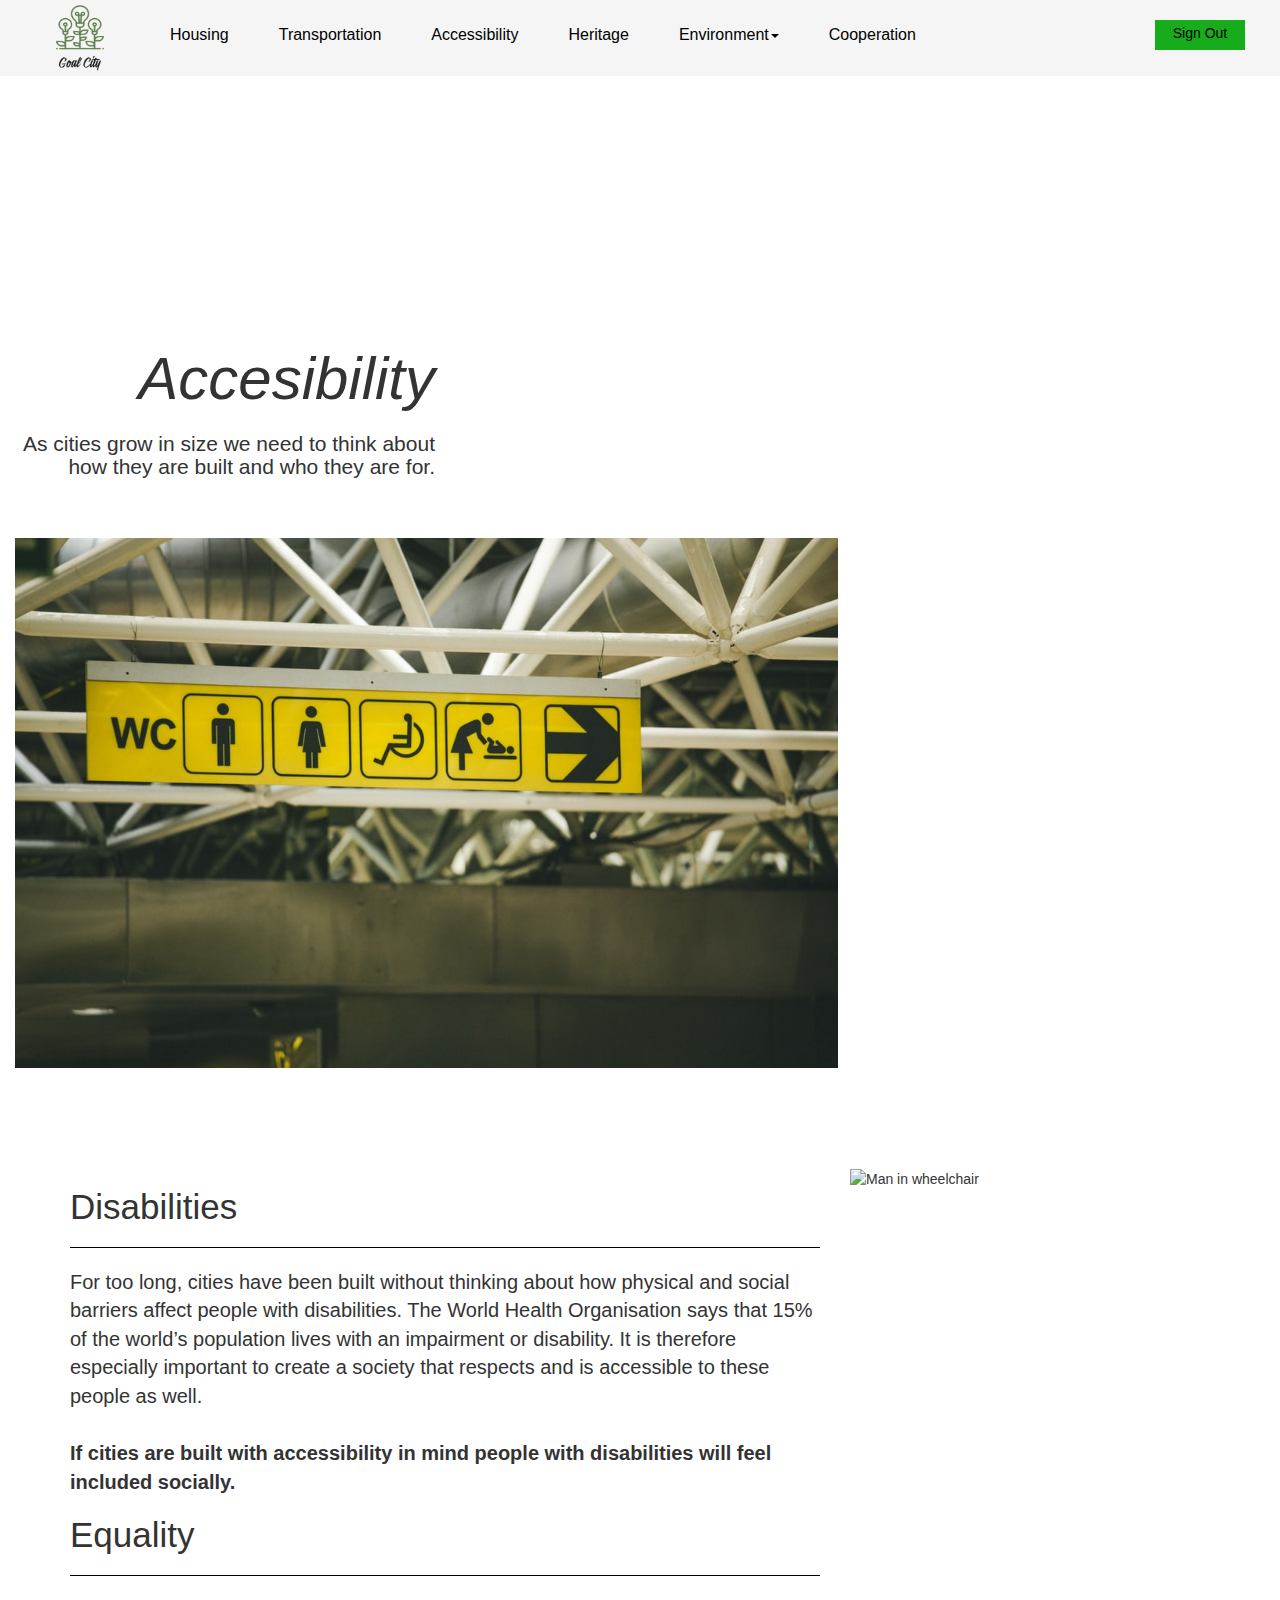
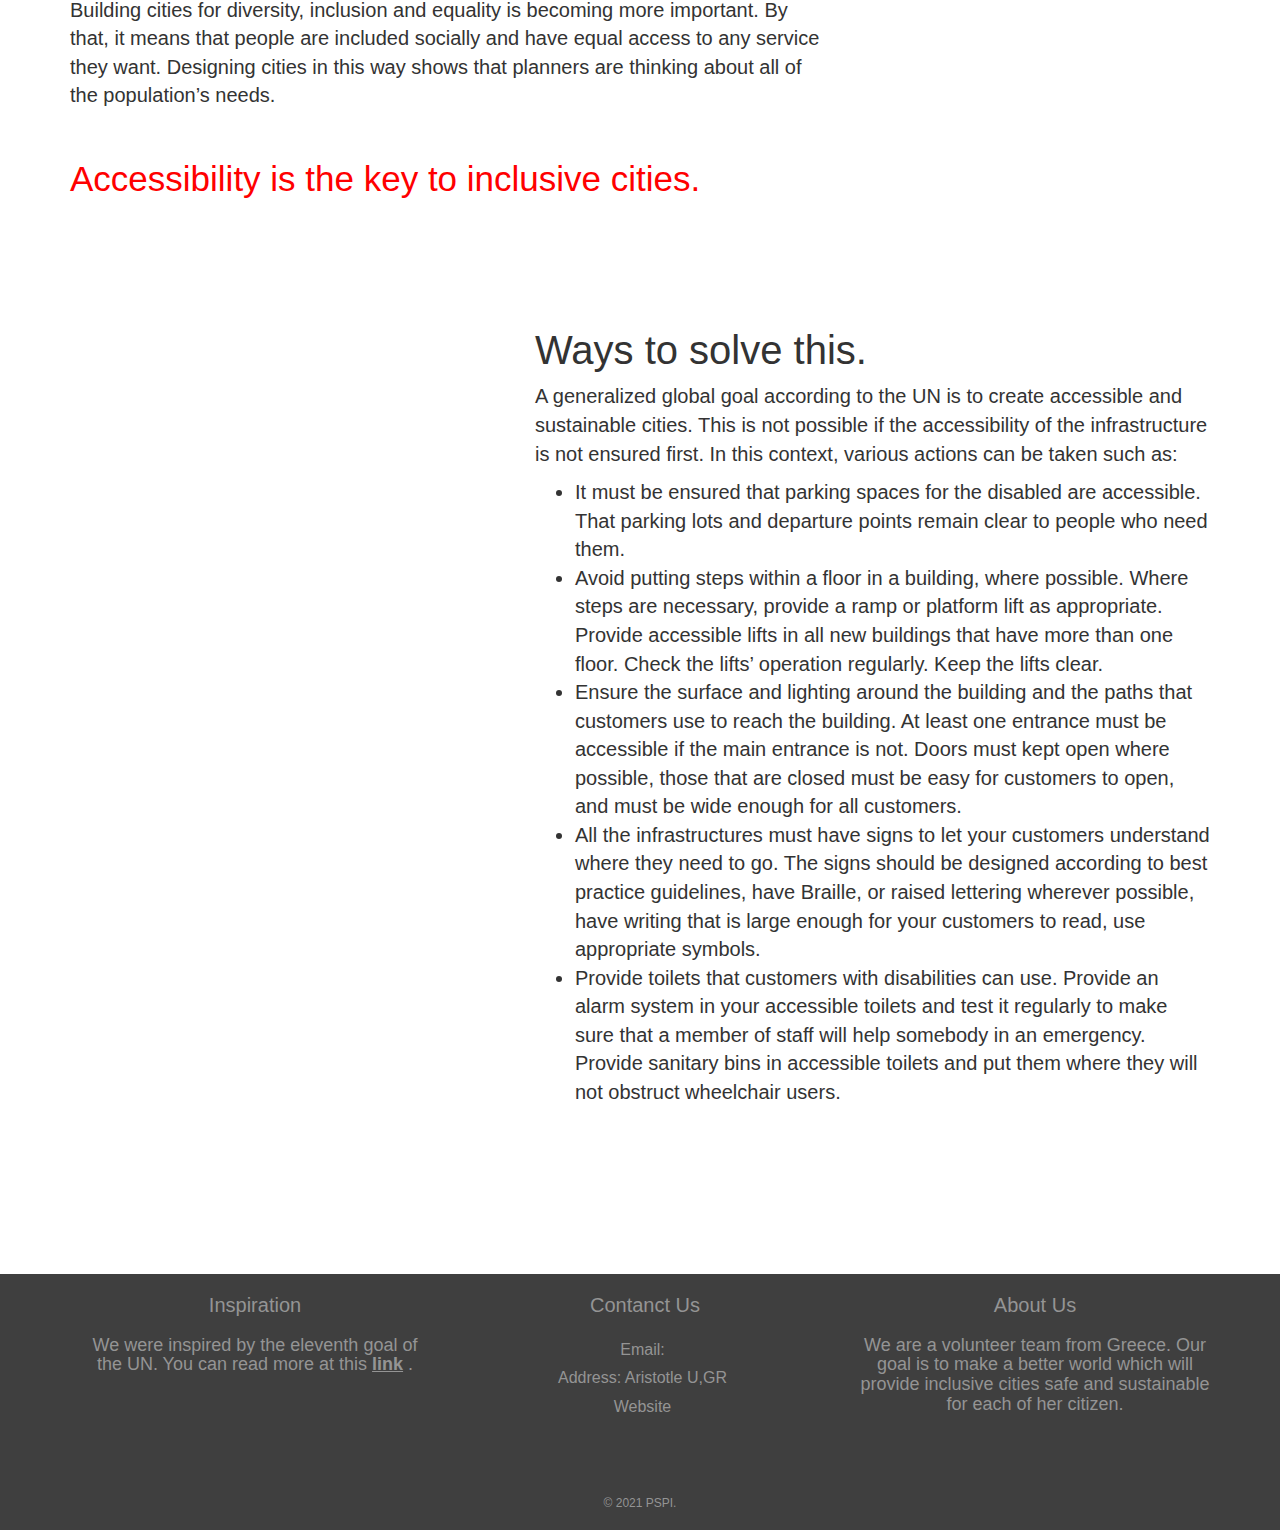
==== accessibility.html @ aa8b3212 "EVA 20/04 : slideshow, footer links and shape, alt tag." ====
<!DOCTYPE html>
<html>

<head>
  <meta charset="UTF-8">
  <!--Right openning from other devices-->
  <meta name="viewport" content="width=device-width, initial-scale=1.0">
  <title>Accessibility | Goal City</title>
  <link rel="stylesheet" href="https://maxcdn.bootstrapcdn.com/bootstrap/3.4.1/css/bootstrap.min.css">
  <link rel="stylesheet" href="main.css">
  <link rel="stylesheet" href="accessibility.css">
  <script src="https://ajax.googleapis.com/ajax/libs/jquery/3.5.1/jquery.min.js"></script>
  <script src="https://maxcdn.bootstrapcdn.com/bootstrap/3.4.1/js/bootstrap.min.js"></script>
  <!--Favicon-->
  <link rel="icon" type="image/png" sizes="32x32" href="media/withoutString.png" alt="Logo">
  <!--Social Media Icons-->
  <script src="https://kit.fontawesome.com/9832cc157c.js" crossorigin="anonymous"></script>
</head>

<body>

  <nav class="navbar navbar-inverse">
    <div class="container-fluid cfirst">
      <div class="navbar-header">
        <button type="button" class="navbar-toggle" data-toggle="collapse" data-target="#myNavbar">
          <span class="glyphicon glyphicon-menu-down" aria-hidden="true"></span>
        </button>
        <div class="logo">
          <a href="insidepage.html"><img src="media/logo.png" alt="Logo" height="70px" width="60px"></a>
        </div>
      </div>
      <div class="collapse navbar-collapse" id="myNavbar">
        <ul class="nav navbar-nav">
          <li><a href="housing.html">Housing</a></li>
          <li><a href="transportation.html">Transportation</a></li>
          <li class="active"><a href="accessibility.html">Accessibility</a></li>
          <li><a href="heritage.html">Heritage</a></li>
          <li class="dropdown">
            <a class="dropdown-toggle" data-toggle="dropdown" href="environment.html">Environment<span
                class="caret"></span></a>
            <ul class="dropdown-menu">
              <li><a href="environment.html">Nature effects</a></li>
              <li><a href="environment.html">Economical effects</a></li>
            </ul>
          </li>
          <li><a href="cooperation.html">Cooperation</a></li>
        </ul>
        <ul class="nav navbar-nav navbar-right">
          <li class="signin">
            <h2><a href="index.html">Sign Out</a></h2>
          </li>
        </ul>
      </div>
    </div>
  </nav>

  <div class="container-fluid">
    <div class="row no-gutters">
      <div class="image-text col-sm-3 col-lg-4">
        <h1>Accesibility</h1>
        <h2>As cities grow in size we need to think about how they are built and who they are for.</h2>
      </div>
      <div class="image-border col-sm-9 col-lg-8">
        <img src="media/photo-1417551471850-924c48abad50.jpg" alt="Service signals"></img>
      </div>
    </div>
  </div>

  <div class="container">
    <div class="row">
      <div class="first-text-border col-md-8">
        <h1>Disabilities</h1>
        <hr>
        <p>For too long, cities have been built
          without thinking about how physical and social barriers affect people with disabilities.
          The World Health Organisation says that 15% of the world’s population lives with an impairment or disability.
          It is therefore especially important to create a society that respects and is accessible to these people as
          well. <br><br>
          <b>If cities are built with accessibility in mind people with disabilities will feel included socially.</b>
        </p>
        <h1>Equality</h1>
        <hr>
        <p>Building cities for diversity, inclusion and equality is becoming more important.
          By that, it means that people are included socially and have equal access to any service they want.
          Designing cities in this way shows that planners are thinking about all of the population’s needs.
        </p>
        <h2> Accessibility is the key to inclusive cities.</h2>
      </div>
      <div class="image1 col-md-4">
        <img src="media/de-an-sun-4CK1awW58eY-unsplash.jpg" alt="Man in wheelchair" style="width:400px"></img>
      </div>
    </div>
  </div>
  <div class="container">
    <div class="row no-gutters">
      <div class="slideshow-container col-md-4">
        <!-- Full-width images with number and caption text -->
        <div class="mySlides fade">
          <img src="media/slideshow1.jpg" alt="Εscalators" style="width:400px">
        </div>

        <div class="mySlides fade">
          <img src="media/slideshow2.jpg" alt="Narrow ramp" style="width:400px">
        </div>

        <div class="mySlides fade">
          <img src="media/slideshow3.jpg" alt="Elevator" style="width:400px">
        </div>
      </div>
      <div class="second-text-border col-md-8">
        <h1>Ways to solve this.</h1>
        <p>A generalized global goal according to the UN is to create accessible and sustainable cities. This is not
          possible if the accessibility of the infrastructure is not ensured first. In this context, various actions can
          be taken such as:
        <ul>
          <li>It must be ensured that parking spaces for the disabled are accessible.
            That parking lots and departure points remain clear to people who need them. </li>
          <li>Avoid putting steps within a floor in a building, where possible.
            Where steps are necessary, provide a ramp or platform lift as appropriate.
            Provide accessible lifts in all new buildings that have more than one floor.
            Check the lifts’ operation regularly. Keep the lifts clear.</li>
          <li>Ensure the surface and lighting around the building and the paths that customers
            use to reach the building. At least one entrance must be accessible if the main entrance is not.
            Doors must kept open where possible, those that are closed must be easy for customers to open,
            and must be wide enough for all customers.</li>
          <li>All the infrastructures must have signs to let your customers understand where they need to go.
            The signs should be designed according to best practice guidelines, have Braille,
            or raised lettering wherever possible, have writing that is large enough for your customers to read, use
            appropriate symbols.</li>
          <li>Provide toilets that customers with disabilities can use.
            Provide an alarm system in your accessible toilets and test it regularly to make sure
            that a member of staff will help somebody in an emergency. Provide sanitary bins in accessible
            toilets and put them where they will not obstruct wheelchair users.</li>
        </ul>
        </p>
        <br><br>
      </div>
    </div>
  </div>
  <script>
    var slideIndex = 0;
    showSlides();

    function showSlides() {
      var i;
      var slides = document.getElementsByClassName("mySlides");
      for (i = 0; i < slides.length; i++) {
        slides[i].style.display = "none";
      }
      slideIndex++;
      if (slideIndex > slides.length) { slideIndex = 1 }
      slides[slideIndex - 1].style.display = "block";
      setTimeout(showSlides, 4000); // Change image every 2 seconds
    }
  </script>

  <!--Footer-->
  <section id="footer">
    <div class="container">
      <div class="row text-center text-xs-center text-sm-left text-md-left">
        <div class="col-xs-12 col-sm-4 col-md-4">
          <h4>Inspiration</h4>
          <h1>We were inspired by the eleventh goal of the UN. You can read more at this
            <a href="https://unric.org/en/sdg-11/#top" target="_blank"><u><b>link</b></u></a> .
          </h1>
        </div>
        <div class="col-xs-12 col-sm-4 col-md-4">
          <h4>Contanct Us</h4>
          <ul class="list-unstyled quick-links">
            <li><a href="contact.html"><i class="fas fa-envelope"></i>Email:</a></li>
            <li><a href="https://www.csd.auth.gr/en/" target="_blank"><i class="fas fa-map-marker-alt"></i>Address: Aristotle U,GR</a></li>
            <li><a href="index.html"><i class="fab fa-google"></i>Website</a></li>
          </ul>
        </div>
        <div class="col-xs-12 col-sm-4 col-md-4">
          <h4>About Us</h4>
          <h1>We are a volunteer team from Greece. Our goal is to make a better world which will
            provide inclusive cities safe and sustainable for each of her citizen.
          </h1>
        </div>
      </div>
      <div class="row">
        <div class="col-xs-12 col-sm-12 col-md-12 mt-2 mt-sm-5">
          <ul class="list-unstyled list-inline social text-center">
            <li class="list-inline-item"><a href="javascript:void();"><i class="fa fa-facebook"></i></a></li>
            <li class="list-inline-item"><a href="javascript:void();"><i class="fa fa-instagram"></i></a></li>
          </ul>
        </div>
        </hr>
      </div>
      <div class="row">
        <div class="col-xs-12 col-sm-12 col-md-12 mt-2 mt-sm-2 text-center text-white">
          <p class="h6">&copy 2021 PSPI.</p>
        </div>
        </hr>
      </div>
    </div>
  </section>


</body>

</html>
---- main.css ----
body,html{
    background-color: white;
    margin: 0;
    height: 100%;
}
head,body,footer{
    font-family:'Gill Sans', 'Gill Sans MT', Calibri, 'Trebuchet MS', sans-serif;
}
*{
    box-sizing: border-box; /*When we want to calculate in box's size the paddings and margins.*/
}  
.navbar-inverse{
    padding-left: 5px;
    display: contents;
}
.navbar-collapse .navbar-nav> .active > a, 
.navbar-collapse .navbar-nav > .active > a:hover, 
.navbar-collapse .navbar-nav > .active > a:focus {
  background-color: transparent;
}
.cfirst{
    background-color: whitesmoke;
}
.navbar-header{
    position: sticky;
    padding-left: 20px;
    padding-right: 20px;
}
.navbar-header .navbar-toggle .glyphicon {
    background-color: transparent;

}
.navbar-toggle, .glyphicon {
    border: transparent;
    margin-top: 8px;
    color: black;
}
.navbar-toggle, .glyphicon:hover{
    color: white;
}
#myNavbar .navbar-right .signin a{
    position: absolute;
    top: 20px;
    right: 20px;
    font-size: 14px;
    height:200px;
}
#myNavbar .navbar-right .signin a:hover{
    color:white;
}
#myNavbar .navbar-right .signin a:link, a:visited {
    display:block;
    background-color: #16ac1b;
    width: 90px;
    text-align:center;
    padding:6px;
    height: 30px;
    text-decoration:none;
} 
#myNavbar a{
    color: black;
    padding: 25px;
    font-size: medium;
}
#myNavbar a:hover{
    color: gray;
}
#myNavbar .active a:visited {
    color: rgb(143, 143, 143);
}
.logo a{
    margin-left: 10px;
    margin-right: 10px;
    float: left;
    padding: 3px 5px;
}

em{
    font-weight:bolder;
    color: whitesmoke;
    font-style:normal;
}
@import url('https://maxcdn.bootstrapcdn.com/font-awesome/4.7.0/css/font-awesome.min.css');
section {
    padding: 10px 0;
}

section .section-title {
    text-align: center;
    color: #3f3f3f;
    margin-bottom: 50px;
    text-transform: uppercase;
}
#footer {
    background: #3f3f3f !important;
    margin-top: 100px;
}
#footer h4{
	padding-left: 10px;
    margin-bottom: 20px;
    color:#949494;
    font-size: 20px;
}
#footer h1{
	padding-left: 10px;
    margin-bottom: 20px;
    color:#949494;
    font-size: 18px;
}
#footer p{
    color:#949494;
    
}
#footer a {
    color: #949494;
    text-decoration: none !important;
    background-color: transparent;
    -webkit-text-decoration-skip: objects;
}
.list-unstyled{
    font-size: 16px;
}
#footer ul.social li{
	padding: 3px 0;
}
#footer ul.social li a i {
    margin-right: 5px;
	font-size:25px;
	-webkit-transition: .5s all ease;
	-moz-transition: .5s all ease;
	transition: .5s all ease;
}
#footer ul.social li:hover a i {
	font-size:30px;
}
#footer ul.social li a,
#footer ul.quick-links li a{
	color:#949494;
}
#footer ul.social li a:hover{
	color:#eeeeee;
}
#footer ul.quick-links li{
	padding: 3px 0;
	-webkit-transition: .5s all ease;
	-moz-transition: .5s all ease;
	transition: .5s all ease;
}
#footer ul.quick-links li:hover{
	padding: 3px 0;
	margin-left:5px;
	font-weight:700;
}
#footer ul.quick-links li a i{
	margin-right: 5px;
}
#footer ul.quick-links li:hover a i {
    font-weight: 700;
}

@media (max-width:767px){
	#footer h5 {
    padding-left: 0;
    border-left: transparent;
    padding-bottom: 0px;
    margin-bottom: 10px;
}
}
---- accessibility.css ----
.image-text{
    width: 450px;
    margin-top: 250px;
    text-align: right;  
}
/*Title*/
.image-text h1{ 
    font-size: 60px;
    font-style: italic;
}
/*Subtitle*/
.image-text h2{ 
    font-size: 21px;
}
/*Category image*/
.image-border{ 
    padding-top: 50px;
}
.image-border img{
    height:530px;
    width:100%;
}
/*Side picture*/
.image1{
    margin-top: 100px;
}
/*Disabilities,Equality and text below*/
.first-text-border{
    margin-top: 100px;
    font-size: 20px;
}
.first-text-border h1{
    font-size: 35px;
}
.first-text-border h2{
    margin-top: 50px;
    font-size: 35px;
    color: red;
}
/*Ways to solve this.*/
.second-text-border{
    margin-top: 100px;
    font-size: 20px;
    padding-left: 90px;
}
.second-text-border h1{
    font-size: 40px;
}
hr{
    border-top: 1px solid black;
}
.slideshow-container {
    position: relative;
    max-width: 1000px;
    margin-top: 130px;
}
  
  /* Fading animation */
.fade {
    -webkit-animation-name: fade;
    -webkit-animation-duration: 5s;
    animation-name: fade;
    animation-duration: 5s;
}
  
@-webkit-keyframes fade {
    from {opacity: .8}
    to {opacity: 1}
}
  
@keyframes fade {
    from {opacity: .8}
    to {opacity: 1}
}
@media (min-width:992px) and (max-width:1156px){
    .first-text-border{
        width: 50%;
    }
    .second-text-border{
        padding-left: 10%;
    }
}
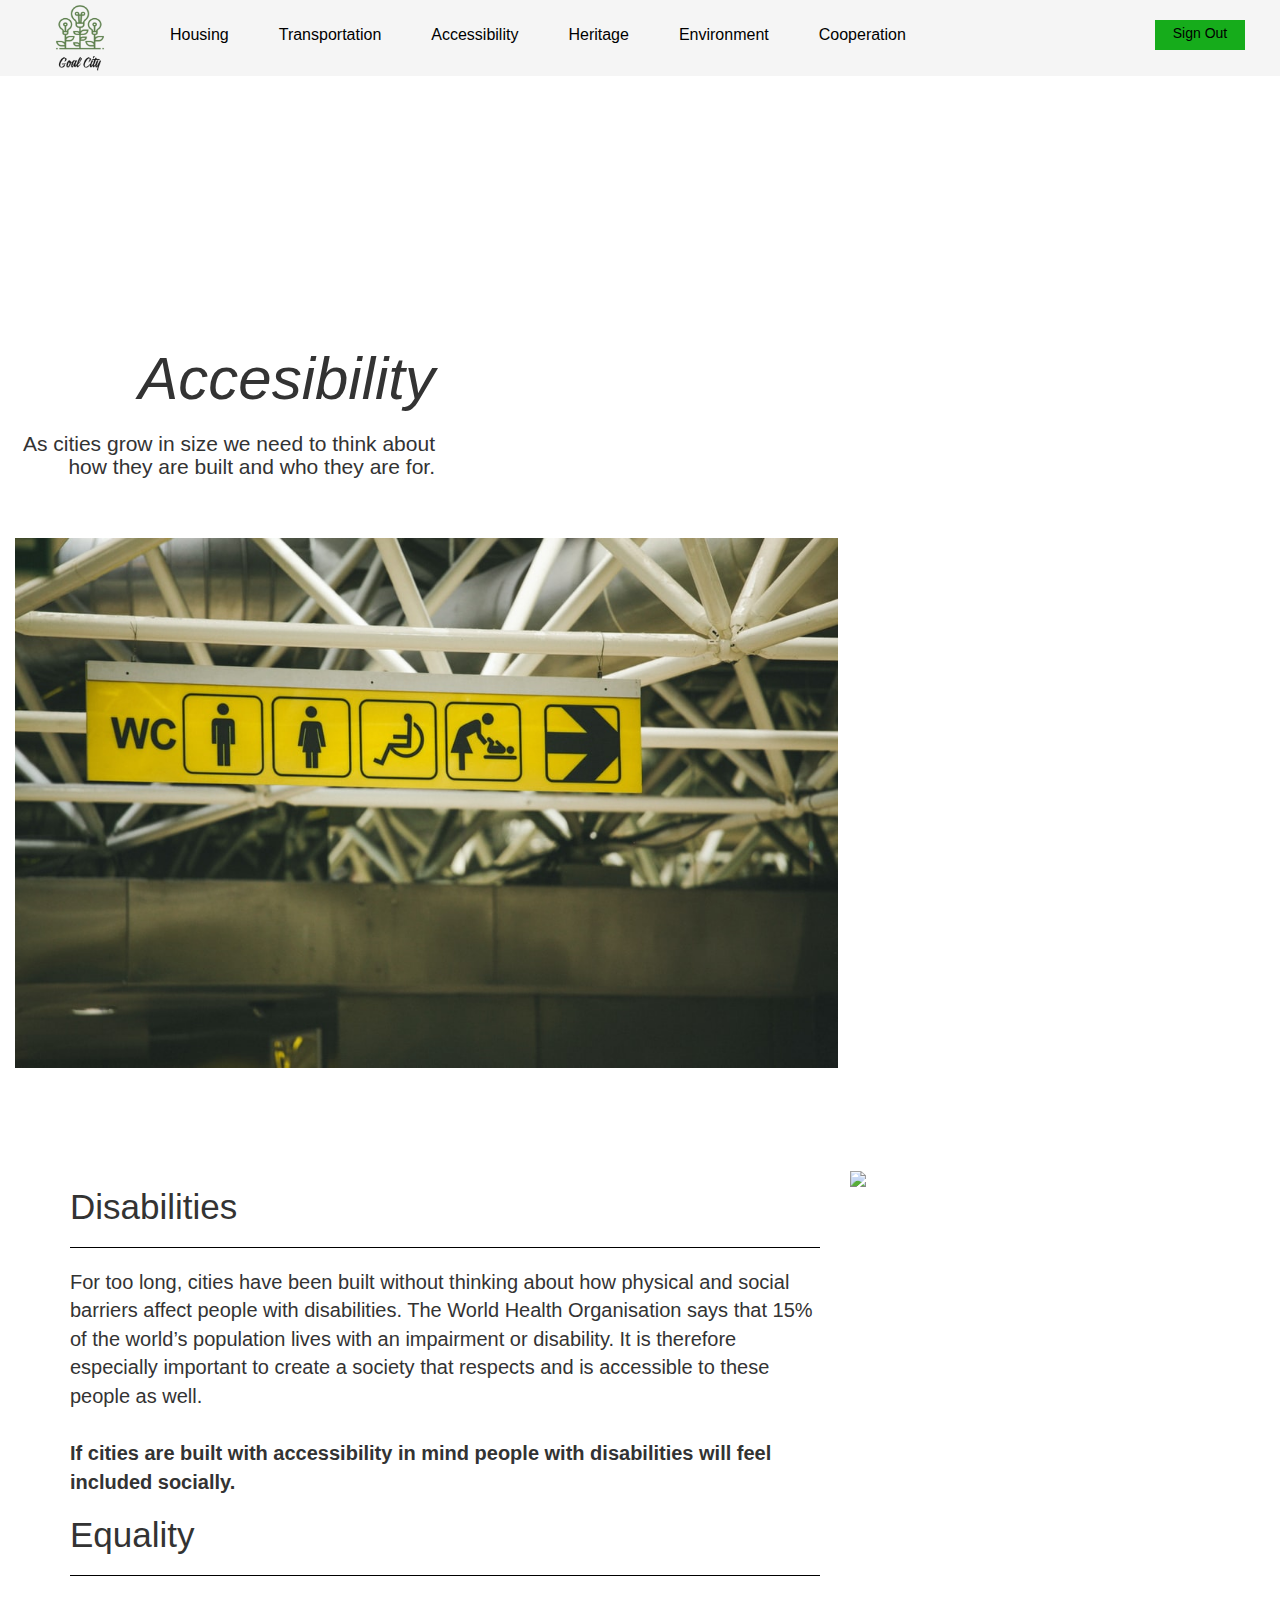
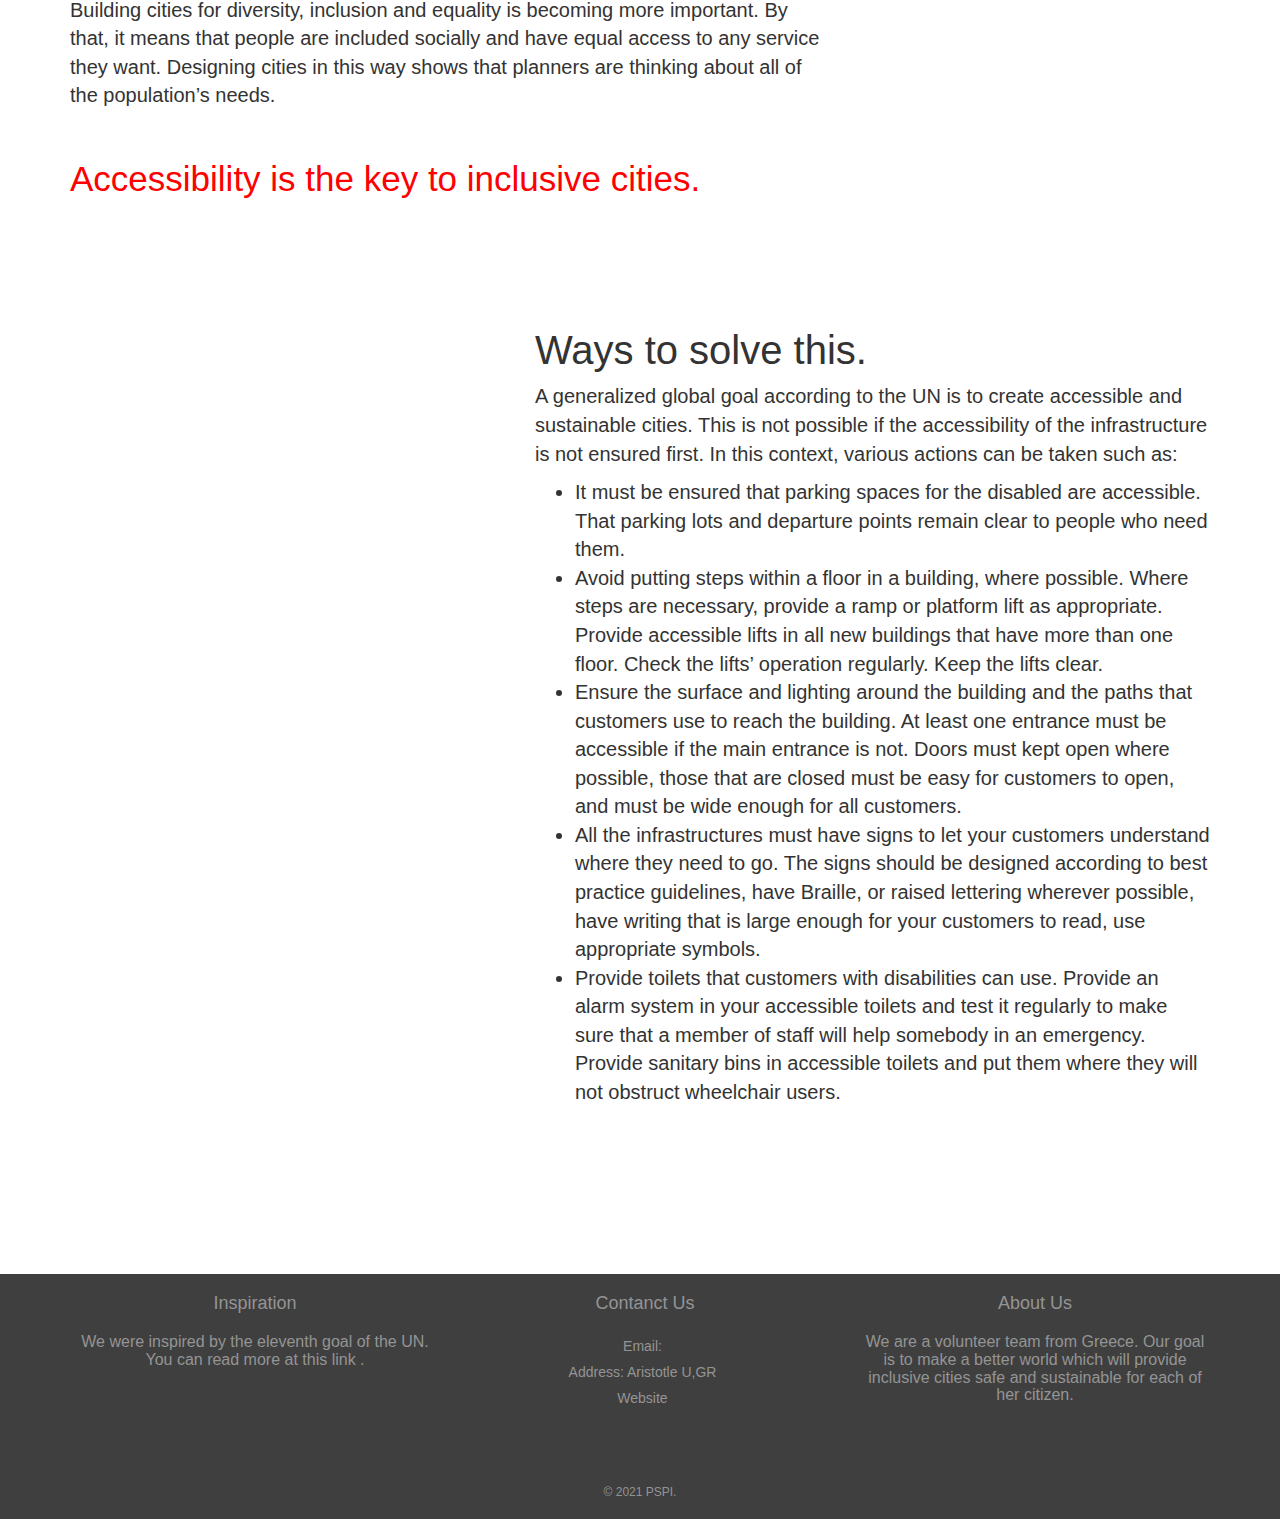
==== commit b4ced518: "nav_signup_validation" ====
--- a/accessibility.html
+++ b/accessibility.html
@@ -12,7 +12,7 @@
   <script src="https://ajax.googleapis.com/ajax/libs/jquery/3.5.1/jquery.min.js"></script>
   <script src="https://maxcdn.bootstrapcdn.com/bootstrap/3.4.1/js/bootstrap.min.js"></script>
   <!--Favicon-->
-  <link rel="icon" type="image/png" sizes="32x32" href="media/withoutString.png" alt="Logo">
+  <link rel="icon" type="image/png" sizes="32x32" href="media/withoutString.png">
   <!--Social Media Icons-->
   <script src="https://kit.fontawesome.com/9832cc157c.js" crossorigin="anonymous"></script>
 </head>
@@ -26,7 +26,7 @@
           <span class="glyphicon glyphicon-menu-down" aria-hidden="true"></span>
         </button>
         <div class="logo">
-          <a href="insidepage.html"><img src="media/logo.png" alt="Logo" height="70px" width="60px"></a>
+          <a href="insidepage.html"><img src="media/logo.png" height="70px" width="60px"></a>
         </div>
       </div>
       <div class="collapse navbar-collapse" id="myNavbar">
@@ -35,15 +35,46 @@
           <li><a href="transportation.html">Transportation</a></li>
           <li class="active"><a href="accessibility.html">Accessibility</a></li>
           <li><a href="heritage.html">Heritage</a></li>
+          <script>
+            $(document).ready(function(){
+              // Add smooth scrolling to all links
+              $("a").on('click', function(event) {
+            
+                // Make sure this.hash has a value before overriding default behavior
+                if (this.hash !== "") {
+                  // Prevent default anchor click behavior
+                  event.preventDefault();
+            
+                  // Store hash
+                  var hash = this.hash;
+            
+                  // Using jQuery's animate() method to add smooth page scroll
+                  // The optional number (800) specifies the number of milliseconds it takes to scroll to the specified area
+                  $('html, body').animate({
+                    scrollTop: $(hash).offset().top
+                  }, 800, function(){
+               
+                    // Add hash (#) to URL when done scrolling (default click behavior)
+                    window.location.hash = hash;
+                  });
+                } // End if
+              });
+            });
+            </script>
           <li class="dropdown">
-            <a class="dropdown-toggle" data-toggle="dropdown" href="environment.html">Environment<span
-                class="caret"></span></a>
-            <ul class="dropdown-menu">
-              <li><a href="environment.html">Nature effects</a></li>
-              <li><a href="environment.html">Economical effects</a></li>
-            </ul>
+            <a href="environment.html">Environment</a>
+            <div class="dropdown-content">
+              <a href="#air_pollution">Air Pollution</a>
+              <a href="#water_pollution">Water Pollution</a>
+            </div>
           </li>
-          <li><a href="cooperation.html">Cooperation</a></li>
+          <li class="dropdown">
+            <a href="cooperation.html">Cooperation</a>
+            <div class="dropdown-content">
+              <a href="#rural_urban">Rural and urban </a>
+              <a href="#developed_developing">Developed and developing countries</a>
+            </div>
+          </li>
         </ul>
         <ul class="nav navbar-nav navbar-right">
           <li class="signin">
@@ -61,7 +92,7 @@
         <h2>As cities grow in size we need to think about how they are built and who they are for.</h2>
       </div>
       <div class="image-border col-sm-9 col-lg-8">
-        <img src="media/photo-1417551471850-924c48abad50.jpg" alt="Service signals"></img>
+        <img src="media/photo-1417551471850-924c48abad50.jpg"></img>
       </div>
     </div>
   </div>
@@ -87,7 +118,7 @@
         <h2> Accessibility is the key to inclusive cities.</h2>
       </div>
       <div class="image1 col-md-4">
-        <img src="media/de-an-sun-4CK1awW58eY-unsplash.jpg" alt="Man in wheelchair" style="width:400px"></img>
+        <img src="media/de-an-sun-4CK1awW58eY-unsplash.jpg" style="width:400px"></img>
       </div>
     </div>
   </div>
@@ -96,15 +127,15 @@
       <div class="slideshow-container col-md-4">
         <!-- Full-width images with number and caption text -->
         <div class="mySlides fade">
-          <img src="media/slideshow1.jpg" alt="Εscalators" style="width:400px">
+          <img src="media/slideshow1.jpg" style="width:400px">
         </div>
 
         <div class="mySlides fade">
-          <img src="media/slideshow2.jpg" alt="Narrow ramp" style="width:400px">
+          <img src="media/slideshow2.jpg" style="width:400px">
         </div>
 
         <div class="mySlides fade">
-          <img src="media/slideshow3.jpg" alt="Elevator" style="width:400px">
+          <img src="media/slideshow3.jpg" style="width:400px">
         </div>
       </div>
       <div class="second-text-border col-md-8">
@@ -161,15 +192,15 @@
         <div class="col-xs-12 col-sm-4 col-md-4">
           <h4>Inspiration</h4>
           <h1>We were inspired by the eleventh goal of the UN. You can read more at this
-            <a href="https://unric.org/en/sdg-11/#top" target="_blank"><u><b>link</b></u></a> .
+            <a href="https://unric.org/en/sdg-11/#top" target="_blank">link</a> .
           </h1>
         </div>
         <div class="col-xs-12 col-sm-4 col-md-4">
           <h4>Contanct Us</h4>
           <ul class="list-unstyled quick-links">
             <li><a href="contact.html"><i class="fas fa-envelope"></i>Email:</a></li>
-            <li><a href="https://www.csd.auth.gr/en/" target="_blank"><i class="fas fa-map-marker-alt"></i>Address: Aristotle U,GR</a></li>
-            <li><a href="index.html"><i class="fab fa-google"></i>Website</a></li>
+            <li><a href="javascript:void();"><i class="fas fa-map-marker-alt"></i>Address: Aristotle U,GR</a></li>
+            <li><a href="#"><i class="fab fa-google"></i>Website</a></li>
           </ul>
         </div>
         <div class="col-xs-12 col-sm-4 col-md-4">
--- a/main.css
+++ b/main.css
@@ -38,6 +38,33 @@
 .navbar-toggle, .glyphicon:hover{
     color: white;
 }
+
+.dropdown{
+    position: relative;
+    display: inline;
+}
+.dropdown-content {
+    display: none;
+    position: absolute;
+    background-color: #f1f1f1;
+    min-width: 160px;
+    box-shadow: 0px 8px 16px 0px rgba(0,0,0,0.2);
+    z-index: 1;
+}
+  
+.dropdown-content a {
+    color: black;
+    padding: 12px 16px;
+    text-decoration: none;
+    display: block;
+}
+  
+.dropdown-content a:hover {background-color: whitesmoke;}
+  
+.dropdown:hover .dropdown-content {display: block;}
+  
+.dropdown:hover .dropbtn {background-color: gray;}
+ 
 #myNavbar .navbar-right .signin a{
     position: absolute;
     top: 20px;
@@ -99,13 +126,12 @@
 	padding-left: 10px;
     margin-bottom: 20px;
     color:#949494;
-    font-size: 20px;
 }
 #footer h1{
 	padding-left: 10px;
     margin-bottom: 20px;
     color:#949494;
-    font-size: 18px;
+    font-size: medium;
 }
 #footer p{
     color:#949494;
@@ -116,9 +142,6 @@
     text-decoration: none !important;
     background-color: transparent;
     -webkit-text-decoration-skip: objects;
-}
-.list-unstyled{
-    font-size: 16px;
 }
 #footer ul.social li{
 	padding: 3px 0;
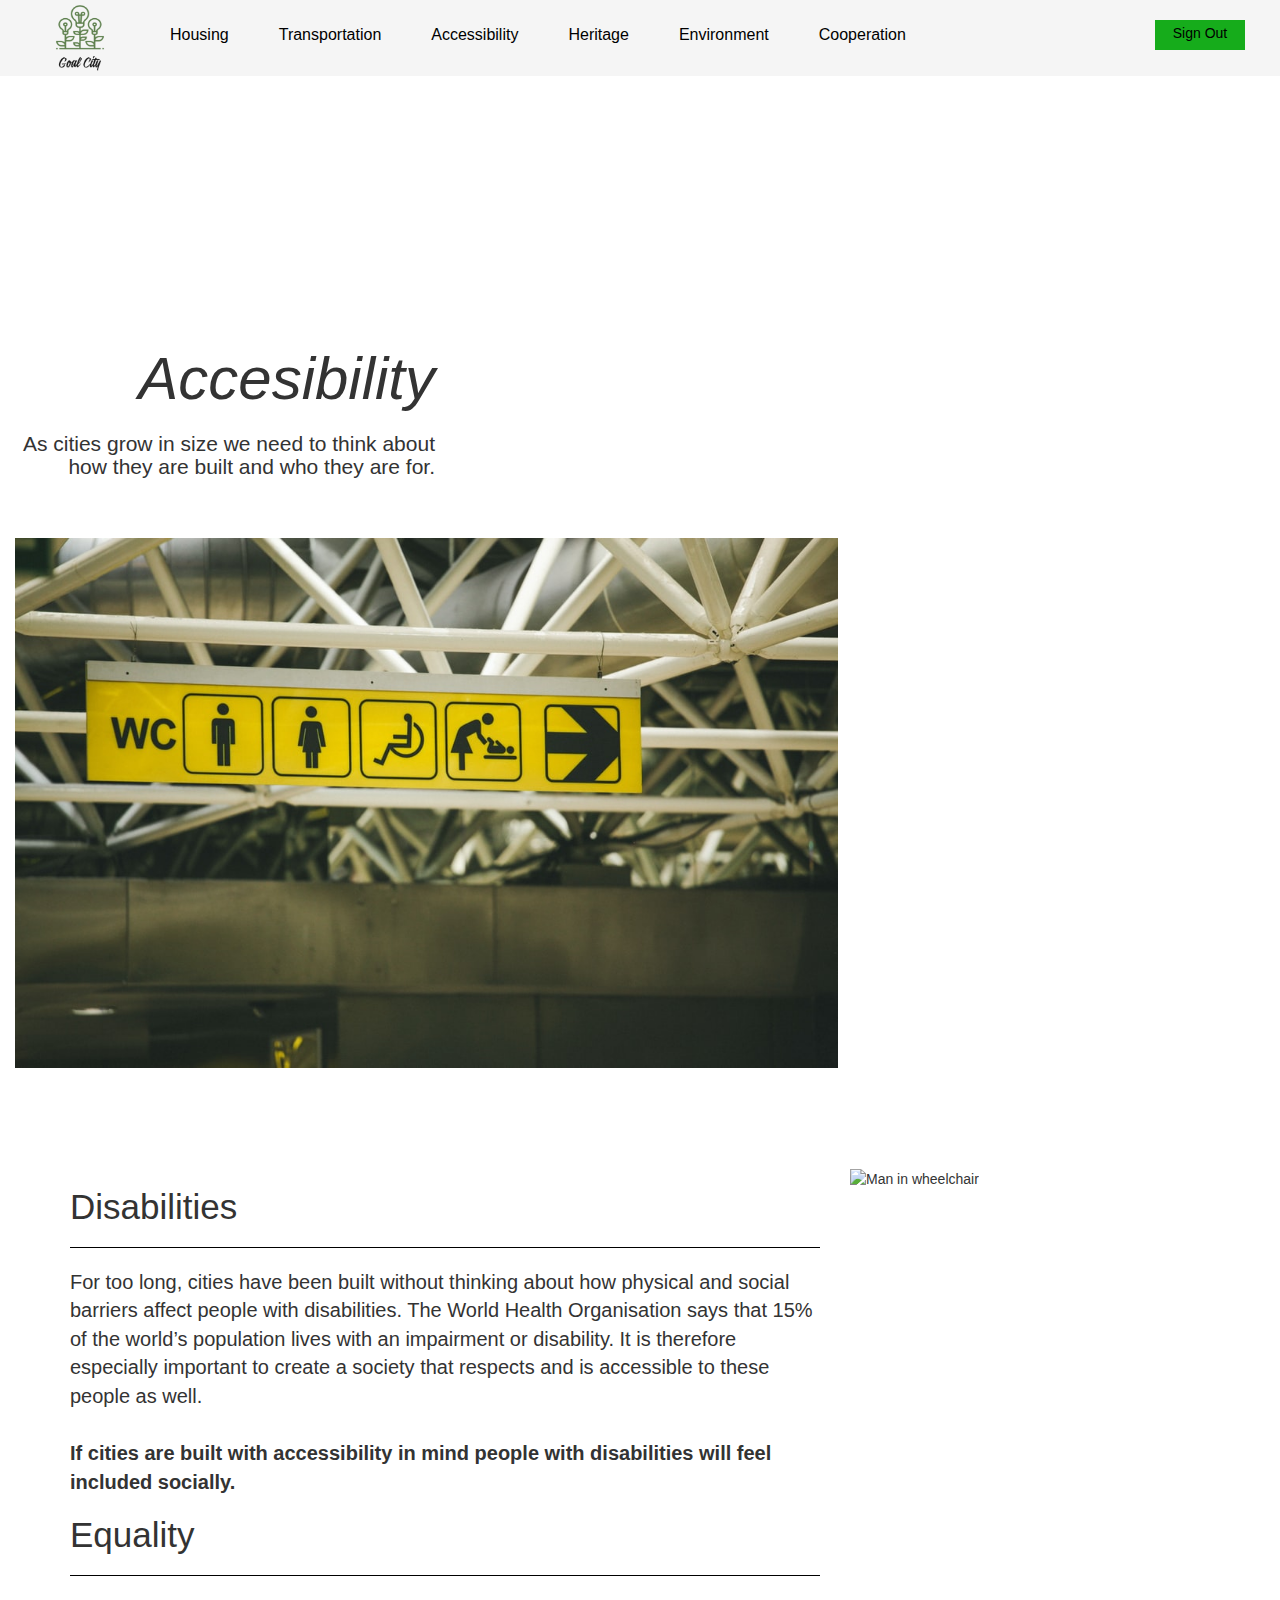
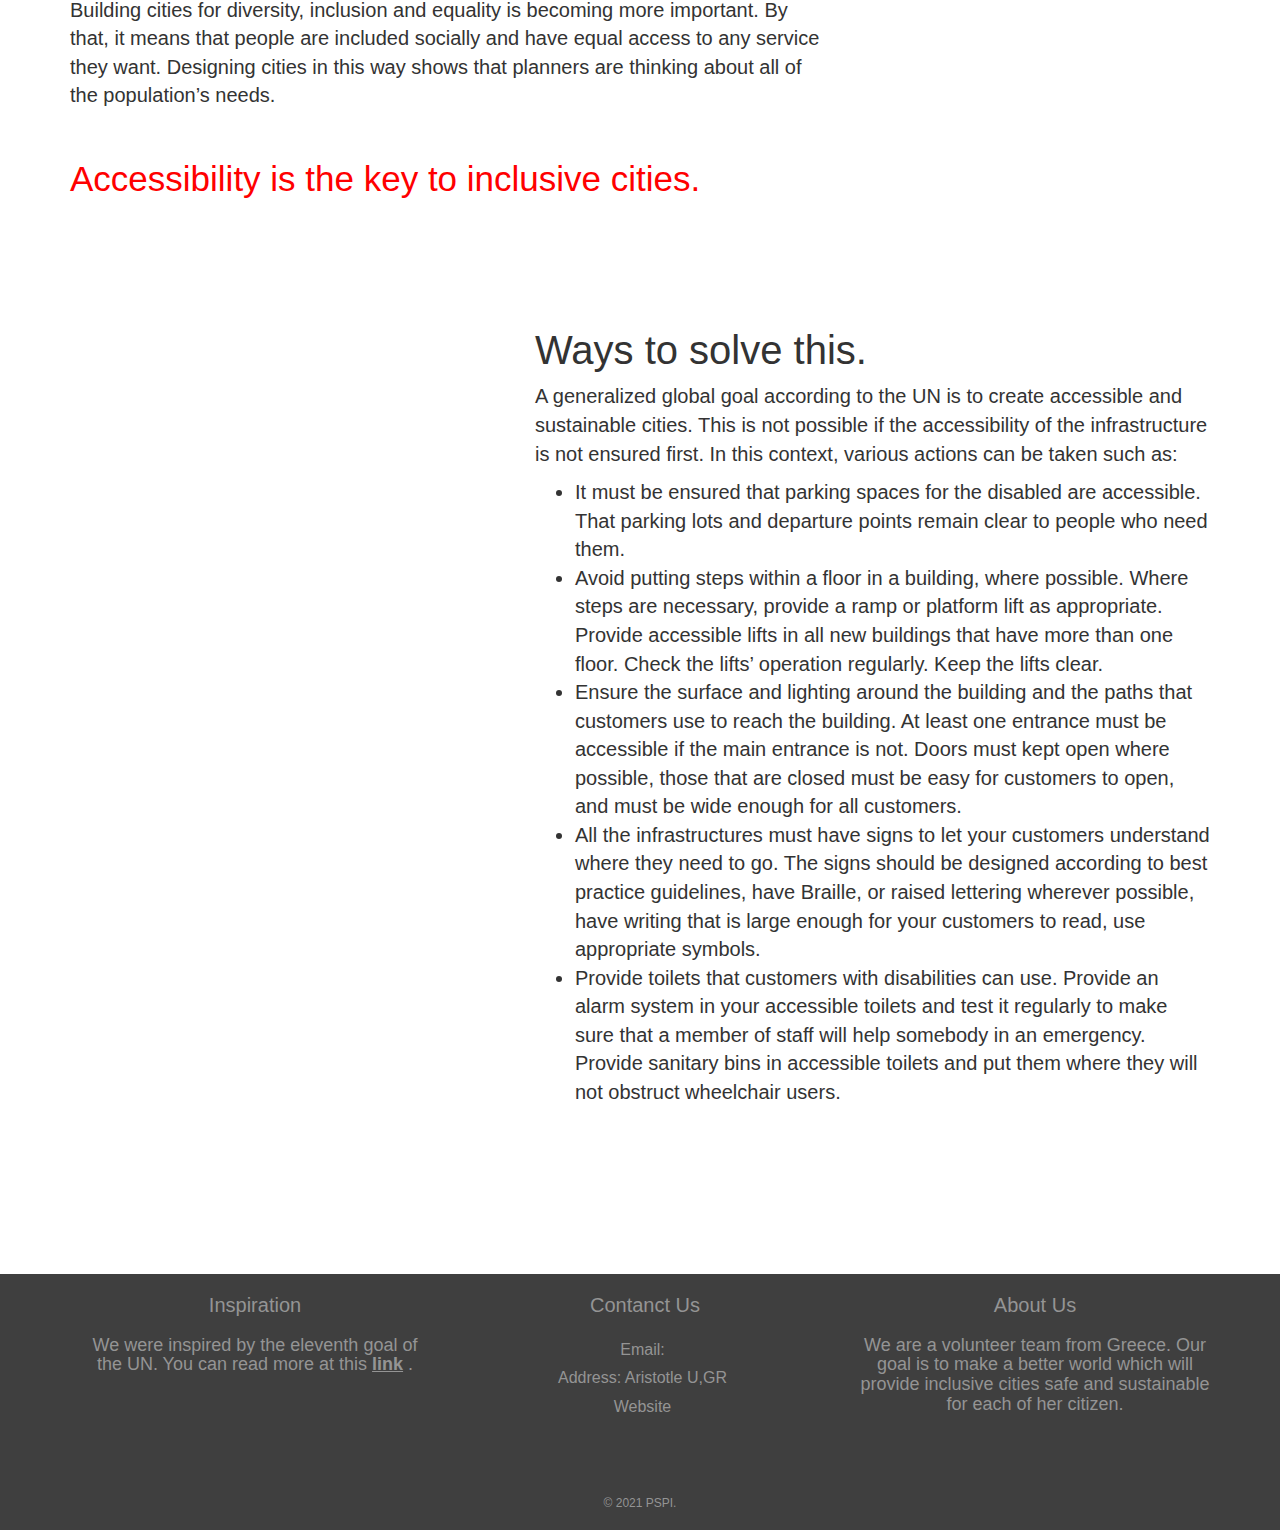
==== commit 32e4d75a: "Merge pull request #1 from katezach/christina" ====
--- a/accessibility.html
+++ b/accessibility.html
@@ -12,7 +12,7 @@
   <script src="https://ajax.googleapis.com/ajax/libs/jquery/3.5.1/jquery.min.js"></script>
   <script src="https://maxcdn.bootstrapcdn.com/bootstrap/3.4.1/js/bootstrap.min.js"></script>
   <!--Favicon-->
-  <link rel="icon" type="image/png" sizes="32x32" href="media/withoutString.png">
+  <link rel="icon" type="image/png" sizes="32x32" href="media/withoutString.png" alt="Logo">
   <!--Social Media Icons-->
   <script src="https://kit.fontawesome.com/9832cc157c.js" crossorigin="anonymous"></script>
 </head>
@@ -26,7 +26,7 @@
           <span class="glyphicon glyphicon-menu-down" aria-hidden="true"></span>
         </button>
         <div class="logo">
-          <a href="insidepage.html"><img src="media/logo.png" height="70px" width="60px"></a>
+          <a href="insidepage.html"><img src="media/logo.png" alt="Logo" height="70px" width="60px"></a>
         </div>
       </div>
       <div class="collapse navbar-collapse" id="myNavbar">
@@ -92,7 +92,7 @@
         <h2>As cities grow in size we need to think about how they are built and who they are for.</h2>
       </div>
       <div class="image-border col-sm-9 col-lg-8">
-        <img src="media/photo-1417551471850-924c48abad50.jpg"></img>
+        <img src="media/photo-1417551471850-924c48abad50.jpg" alt="Service signals"></img>
       </div>
     </div>
   </div>
@@ -118,7 +118,7 @@
         <h2> Accessibility is the key to inclusive cities.</h2>
       </div>
       <div class="image1 col-md-4">
-        <img src="media/de-an-sun-4CK1awW58eY-unsplash.jpg" style="width:400px"></img>
+        <img src="media/de-an-sun-4CK1awW58eY-unsplash.jpg" alt="Man in wheelchair" style="width:400px"></img>
       </div>
     </div>
   </div>
@@ -127,15 +127,15 @@
       <div class="slideshow-container col-md-4">
         <!-- Full-width images with number and caption text -->
         <div class="mySlides fade">
-          <img src="media/slideshow1.jpg" style="width:400px">
+          <img src="media/slideshow1.jpg" alt="Εscalators" style="width:400px">
         </div>
 
         <div class="mySlides fade">
-          <img src="media/slideshow2.jpg" style="width:400px">
+          <img src="media/slideshow2.jpg" alt="Narrow ramp" style="width:400px">
         </div>
 
         <div class="mySlides fade">
-          <img src="media/slideshow3.jpg" style="width:400px">
+          <img src="media/slideshow3.jpg" alt="Elevator" style="width:400px">
         </div>
       </div>
       <div class="second-text-border col-md-8">
@@ -192,15 +192,15 @@
         <div class="col-xs-12 col-sm-4 col-md-4">
           <h4>Inspiration</h4>
           <h1>We were inspired by the eleventh goal of the UN. You can read more at this
-            <a href="https://unric.org/en/sdg-11/#top" target="_blank">link</a> .
+            <a href="https://unric.org/en/sdg-11/#top" target="_blank"><u><b>link</b></u></a> .
           </h1>
         </div>
         <div class="col-xs-12 col-sm-4 col-md-4">
           <h4>Contanct Us</h4>
           <ul class="list-unstyled quick-links">
             <li><a href="contact.html"><i class="fas fa-envelope"></i>Email:</a></li>
-            <li><a href="javascript:void();"><i class="fas fa-map-marker-alt"></i>Address: Aristotle U,GR</a></li>
-            <li><a href="#"><i class="fab fa-google"></i>Website</a></li>
+            <li><a href="https://www.csd.auth.gr/en/" target="_blank"><i class="fas fa-map-marker-alt"></i>Address: Aristotle U,GR</a></li>
+            <li><a href="index.html"><i class="fab fa-google"></i>Website</a></li>
           </ul>
         </div>
         <div class="col-xs-12 col-sm-4 col-md-4">
--- a/main.css
+++ b/main.css
@@ -126,12 +126,13 @@
 	padding-left: 10px;
     margin-bottom: 20px;
     color:#949494;
+    font-size: 20px;
 }
 #footer h1{
 	padding-left: 10px;
     margin-bottom: 20px;
     color:#949494;
-    font-size: medium;
+    font-size: 18px;
 }
 #footer p{
     color:#949494;
@@ -142,6 +143,9 @@
     text-decoration: none !important;
     background-color: transparent;
     -webkit-text-decoration-skip: objects;
+}
+.list-unstyled{
+    font-size: 16px;
 }
 #footer ul.social li{
 	padding: 3px 0;
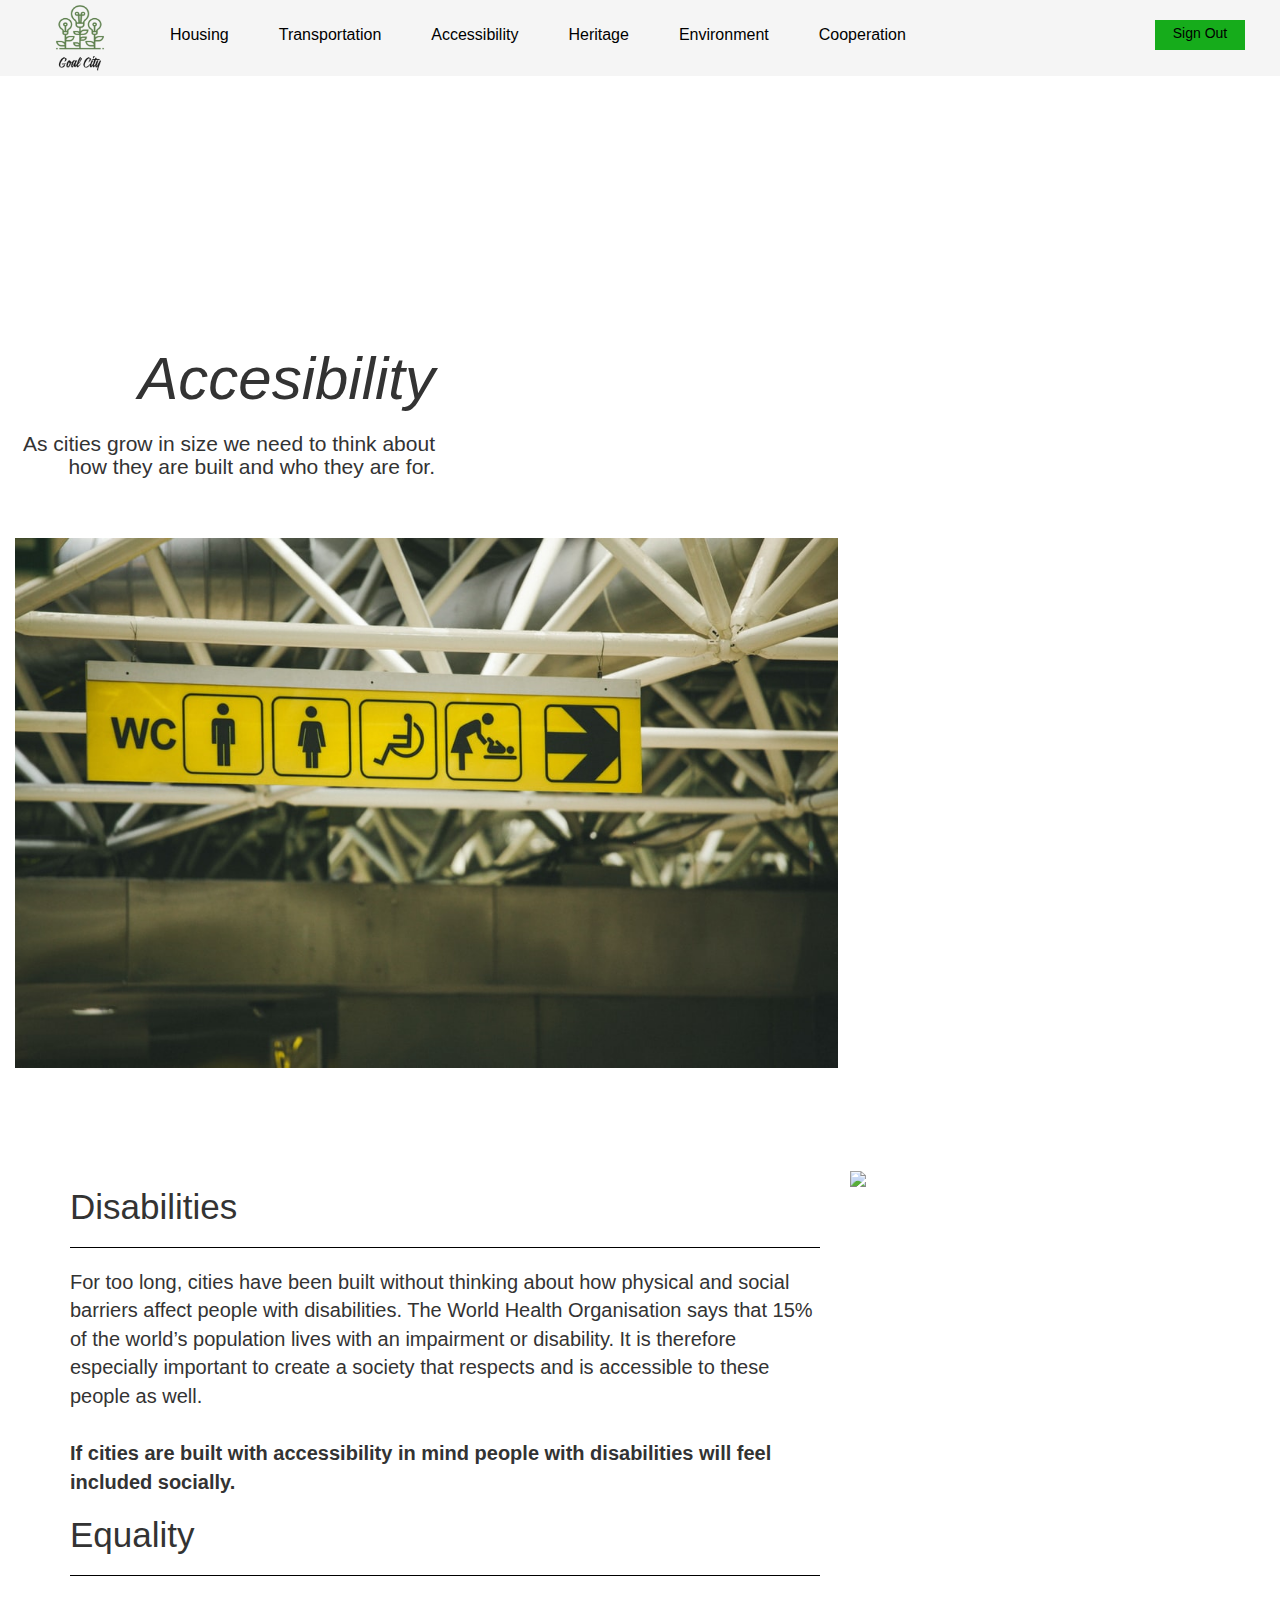
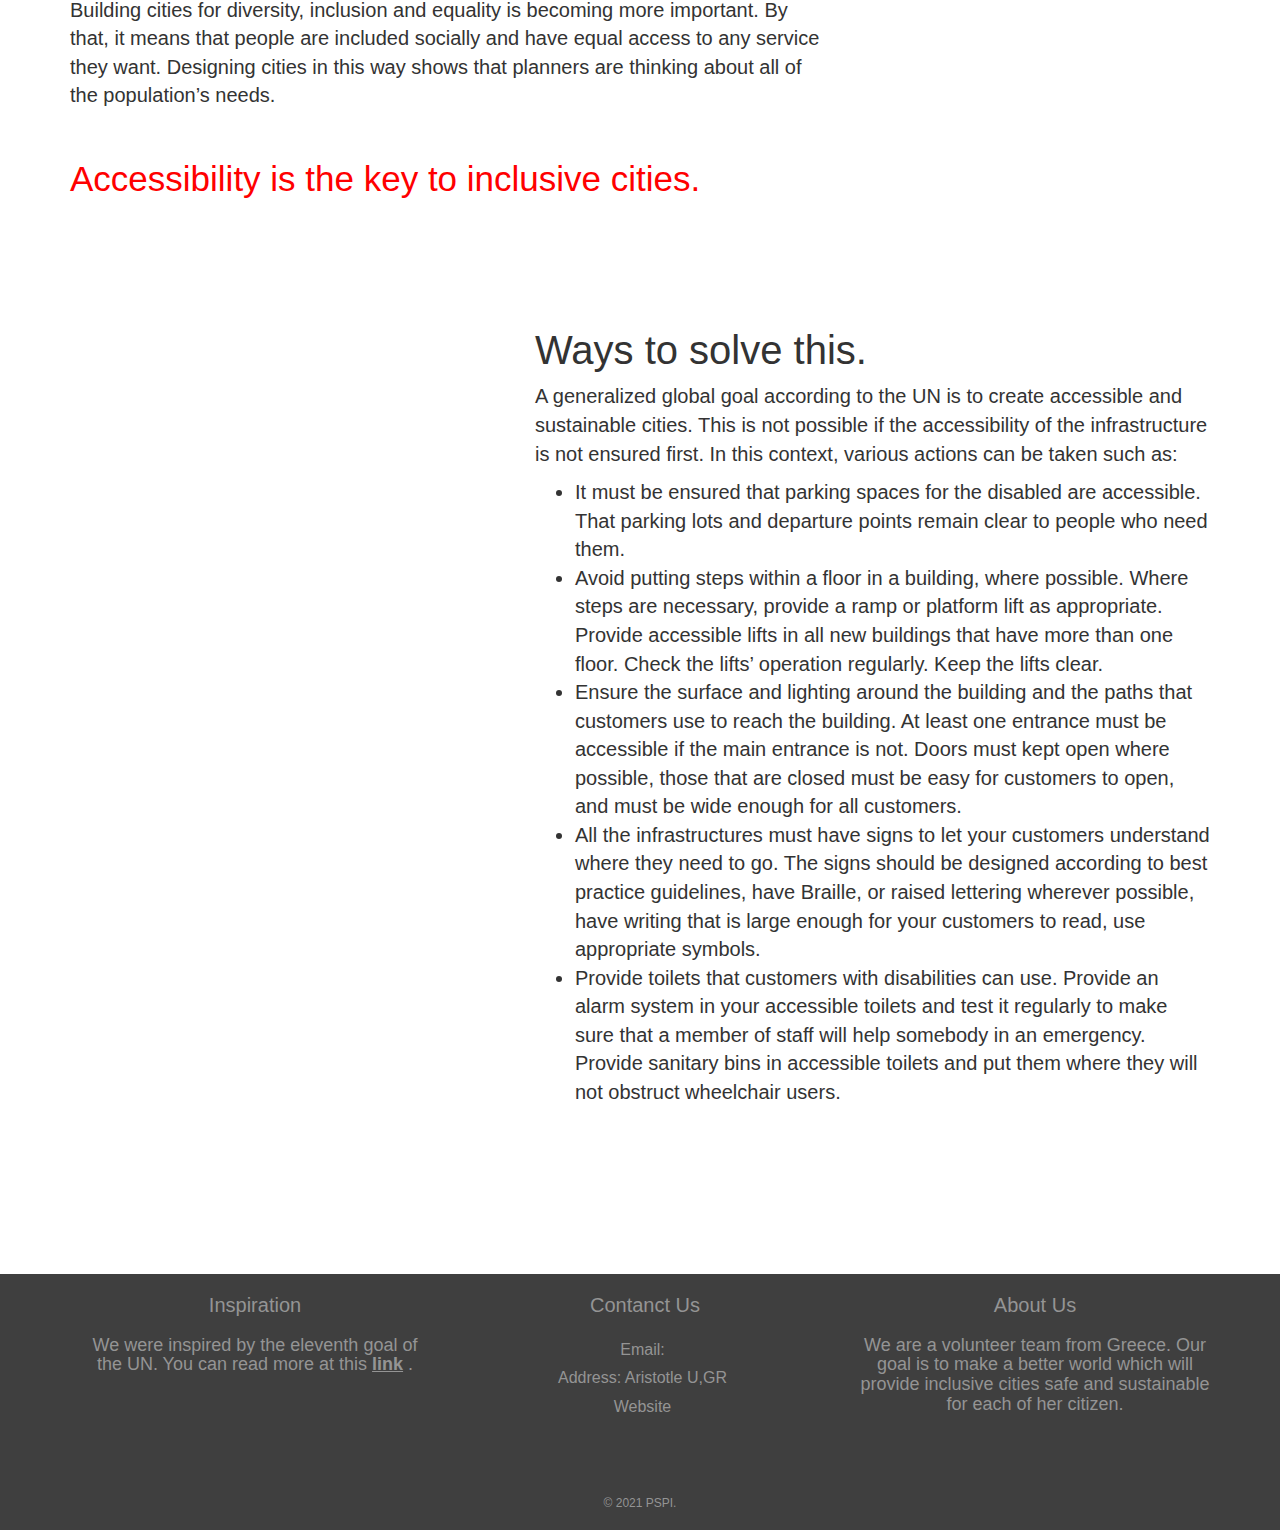
==== commit 2bcdd4a3: "9:14" ====
--- a/accessibility.html
+++ b/accessibility.html
@@ -12,7 +12,7 @@
   <script src="https://ajax.googleapis.com/ajax/libs/jquery/3.5.1/jquery.min.js"></script>
   <script src="https://maxcdn.bootstrapcdn.com/bootstrap/3.4.1/js/bootstrap.min.js"></script>
   <!--Favicon-->
-  <link rel="icon" type="image/png" sizes="32x32" href="media/withoutString.png" alt="Logo">
+  <link rel="icon" type="image/png" sizes="32x32" href="media/withoutString.png">
   <!--Social Media Icons-->
   <script src="https://kit.fontawesome.com/9832cc157c.js" crossorigin="anonymous"></script>
 </head>
@@ -26,7 +26,7 @@
           <span class="glyphicon glyphicon-menu-down" aria-hidden="true"></span>
         </button>
         <div class="logo">
-          <a href="insidepage.html"><img src="media/logo.png" alt="Logo" height="70px" width="60px"></a>
+          <a href="insidepage.html"><img src="media/logo.png" height="70px" width="60px"></a>
         </div>
       </div>
       <div class="collapse navbar-collapse" id="myNavbar">
@@ -92,7 +92,7 @@
         <h2>As cities grow in size we need to think about how they are built and who they are for.</h2>
       </div>
       <div class="image-border col-sm-9 col-lg-8">
-        <img src="media/photo-1417551471850-924c48abad50.jpg" alt="Service signals"></img>
+        <img src="media/photo-1417551471850-924c48abad50.jpg"></img>
       </div>
     </div>
   </div>
@@ -118,7 +118,7 @@
         <h2> Accessibility is the key to inclusive cities.</h2>
       </div>
       <div class="image1 col-md-4">
-        <img src="media/de-an-sun-4CK1awW58eY-unsplash.jpg" alt="Man in wheelchair" style="width:400px"></img>
+        <img src="media/de-an-sun-4CK1awW58eY-unsplash.jpg" style="width:400px"></img>
       </div>
     </div>
   </div>
@@ -127,15 +127,15 @@
       <div class="slideshow-container col-md-4">
         <!-- Full-width images with number and caption text -->
         <div class="mySlides fade">
-          <img src="media/slideshow1.jpg" alt="Εscalators" style="width:400px">
+          <img src="media/slideshow1.jpg" style="width:400px">
         </div>
 
         <div class="mySlides fade">
-          <img src="media/slideshow2.jpg" alt="Narrow ramp" style="width:400px">
+          <img src="media/slideshow2.jpg" style="width:400px">
         </div>
 
         <div class="mySlides fade">
-          <img src="media/slideshow3.jpg" alt="Elevator" style="width:400px">
+          <img src="media/slideshow3.jpg" style="width:400px">
         </div>
       </div>
       <div class="second-text-border col-md-8">
@@ -228,7 +228,6 @@
     </div>
   </section>
 
-
 </body>
 
 </html>--- a/main.css
+++ b/main.css
@@ -51,20 +51,20 @@
     box-shadow: 0px 8px 16px 0px rgba(0,0,0,0.2);
     z-index: 1;
 }
-  
+
 .dropdown-content a {
     color: black;
     padding: 12px 16px;
     text-decoration: none;
     display: block;
 }
-  
+
 .dropdown-content a:hover {background-color: whitesmoke;}
-  
+
 .dropdown:hover .dropdown-content {display: block;}
-  
+
 .dropdown:hover .dropbtn {background-color: gray;}
- 
+
 #myNavbar .navbar-right .signin a{
     position: absolute;
     top: 20px;
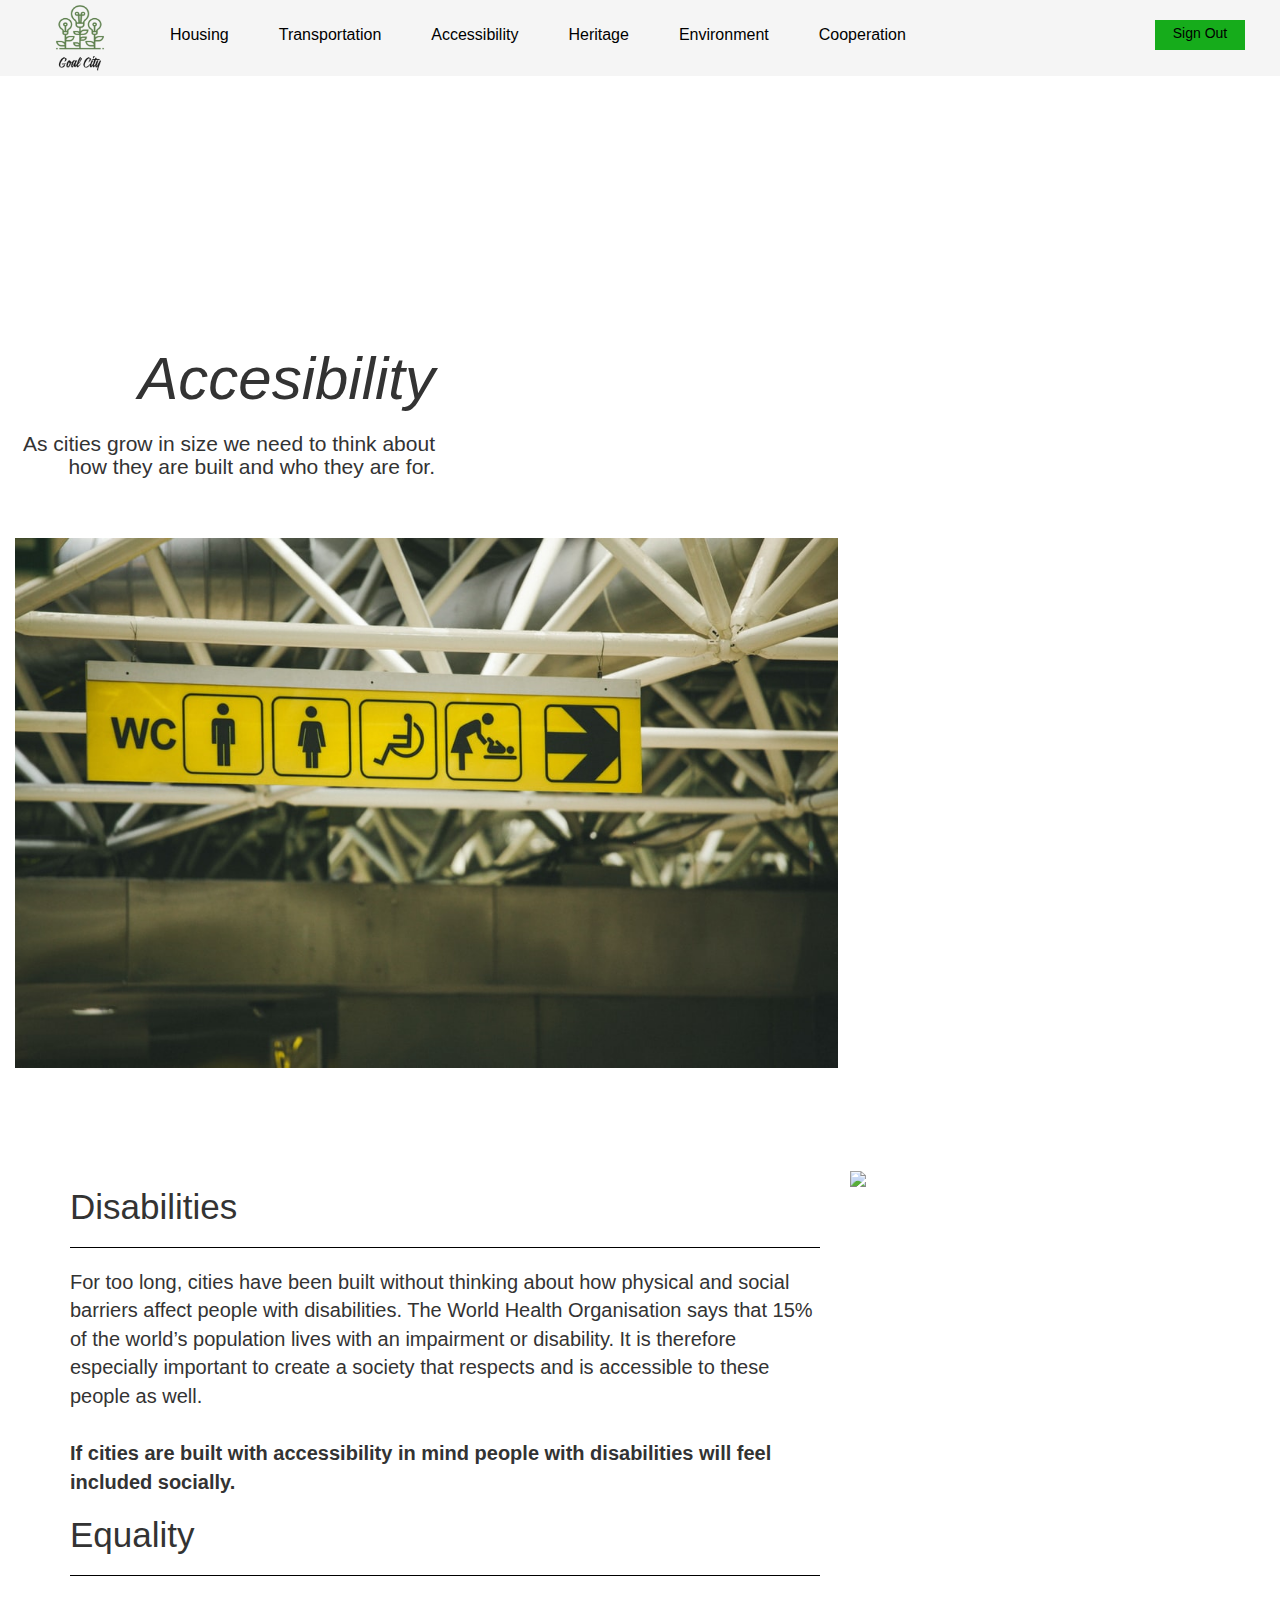
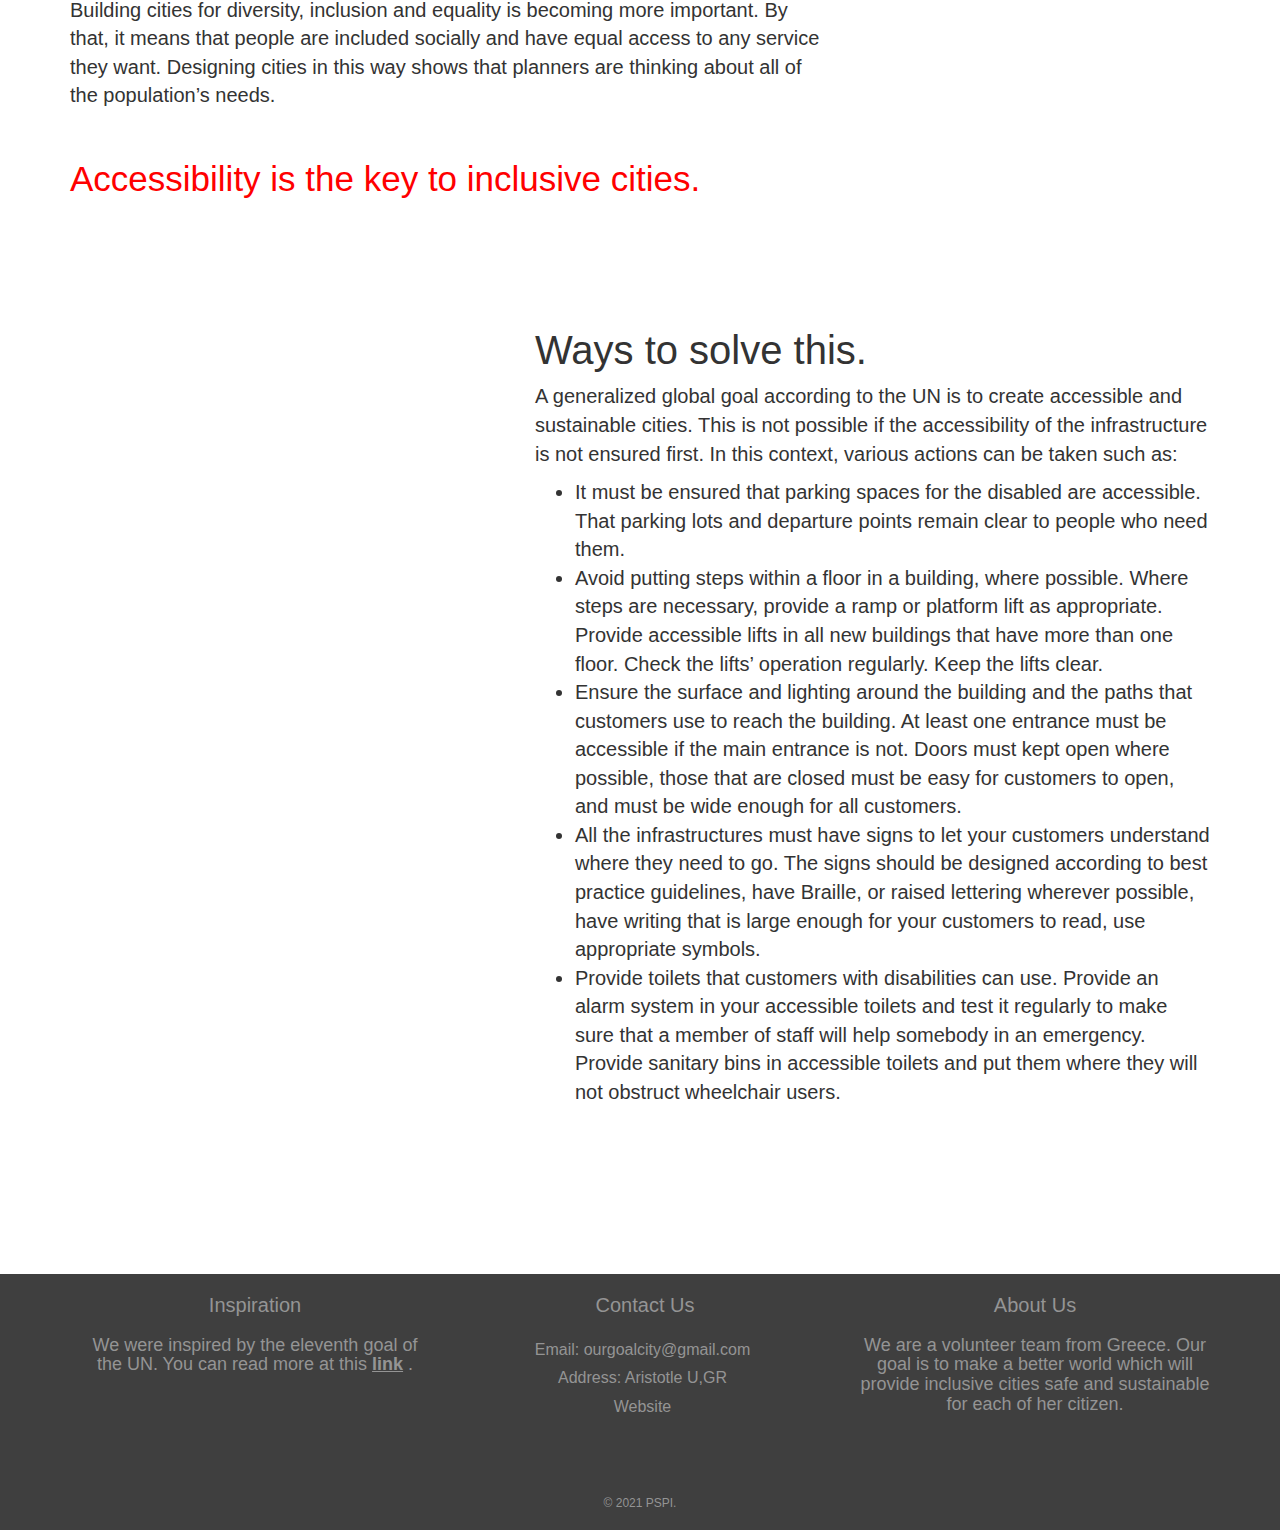
==== commit 2bc07096: "footer completed" ====
--- a/accessibility.html
+++ b/accessibility.html
@@ -196,9 +196,9 @@
           </h1>
         </div>
         <div class="col-xs-12 col-sm-4 col-md-4">
-          <h4>Contanct Us</h4>
+          <h4><a href="contact.html">Contact Us</a></h4>
           <ul class="list-unstyled quick-links">
-            <li><a href="contact.html"><i class="fas fa-envelope"></i>Email:</a></li>
+            <li><a href="https://mail.google.com/mail/u/0/#inbox" target="_blank"><i class="fas fa-envelope"></i>Email: ourgoalcity@gmail.com</a></li>
             <li><a href="https://www.csd.auth.gr/en/" target="_blank"><i class="fas fa-map-marker-alt"></i>Address: Aristotle U,GR</a></li>
             <li><a href="index.html"><i class="fab fa-google"></i>Website</a></li>
           </ul>
@@ -213,8 +213,8 @@
       <div class="row">
         <div class="col-xs-12 col-sm-12 col-md-12 mt-2 mt-sm-5">
           <ul class="list-unstyled list-inline social text-center">
-            <li class="list-inline-item"><a href="javascript:void();"><i class="fa fa-facebook"></i></a></li>
-            <li class="list-inline-item"><a href="javascript:void();"><i class="fa fa-instagram"></i></a></li>
+            <li class="list-inline-item"><a href="https://www.facebook.com/goalcityPSPI" target="_blank"><i class="fa fa-facebook"></i></a></li>
+            <li class="list-inline-item"><a href="https://www.instagram.com/our.goalcity/" target="_blank"><i class="fa fa-instagram"></i></a></li>
           </ul>
         </div>
         </hr>
--- a/main.css
+++ b/main.css
@@ -144,6 +144,11 @@
     background-color: transparent;
     -webkit-text-decoration-skip: objects;
 }
+
+#footer a:hover {
+    color: #bbbaba;
+}
+
 .list-unstyled{
     font-size: 16px;
 }
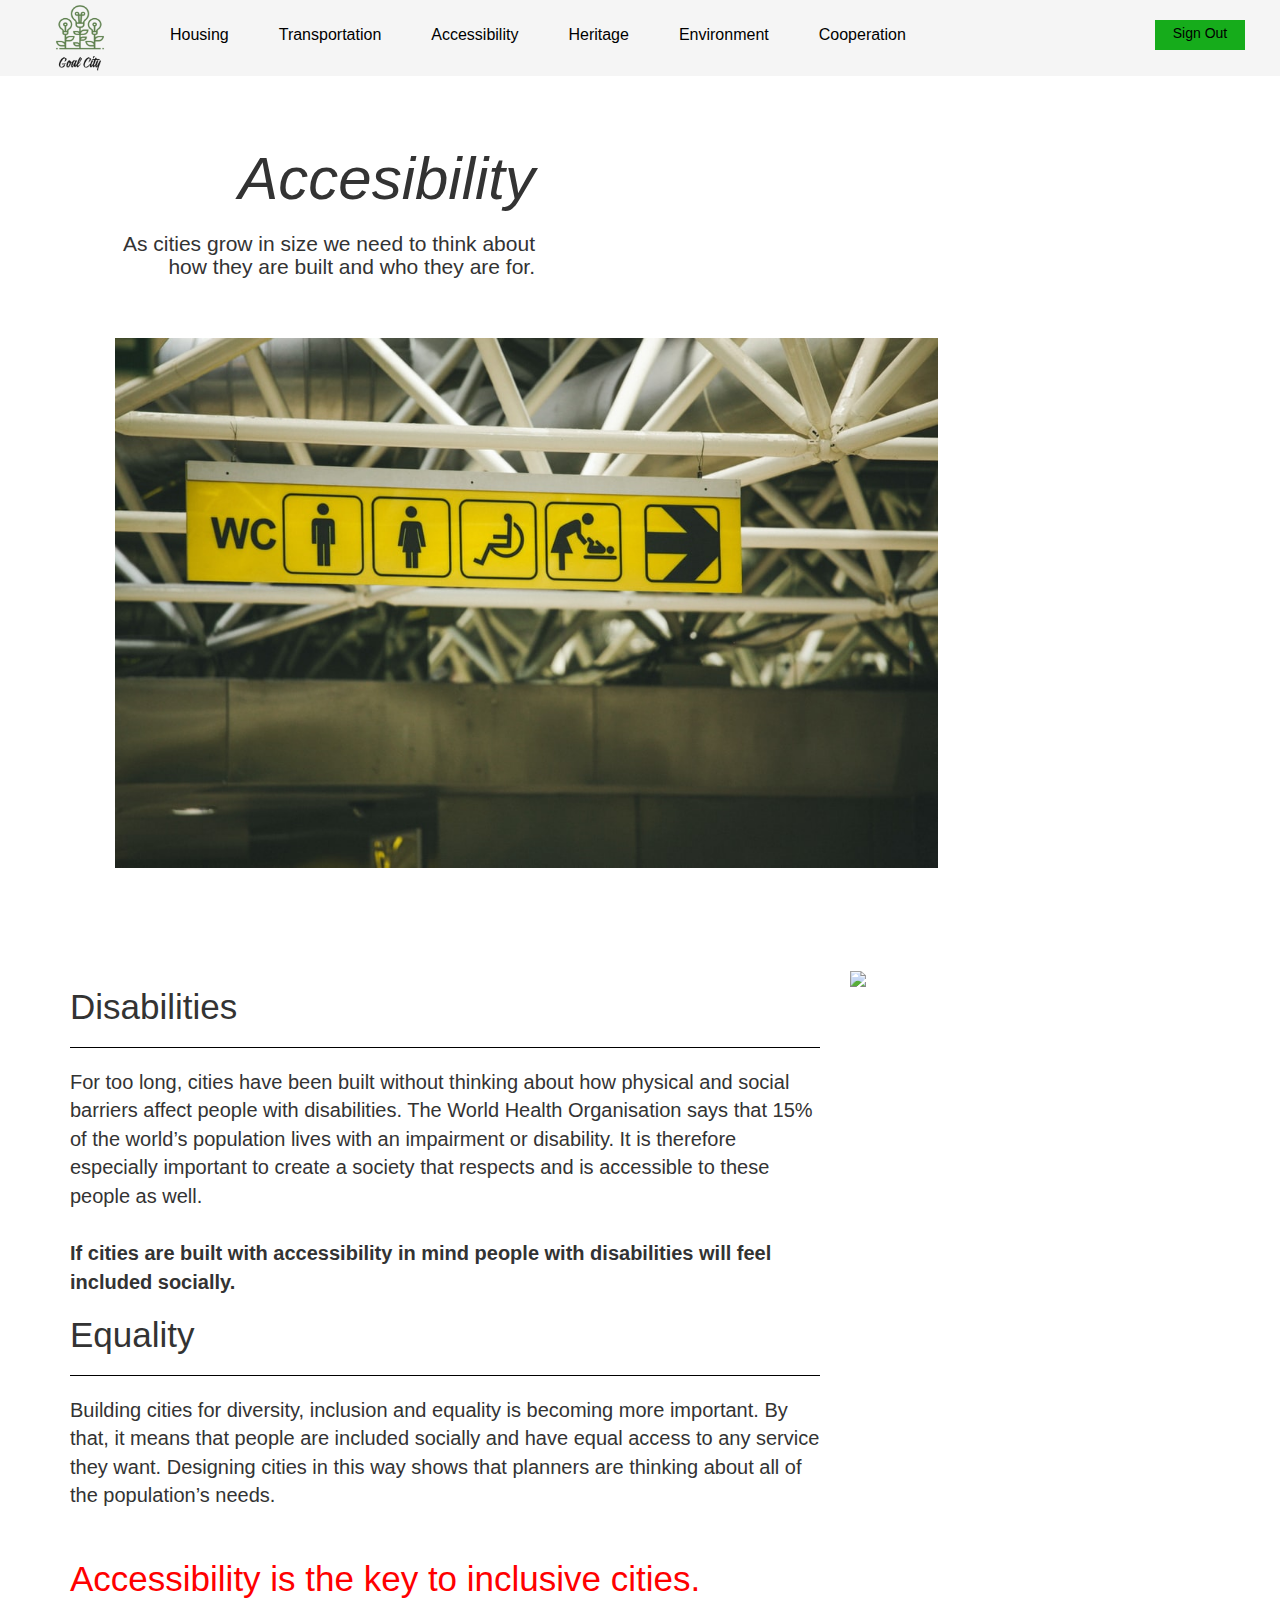
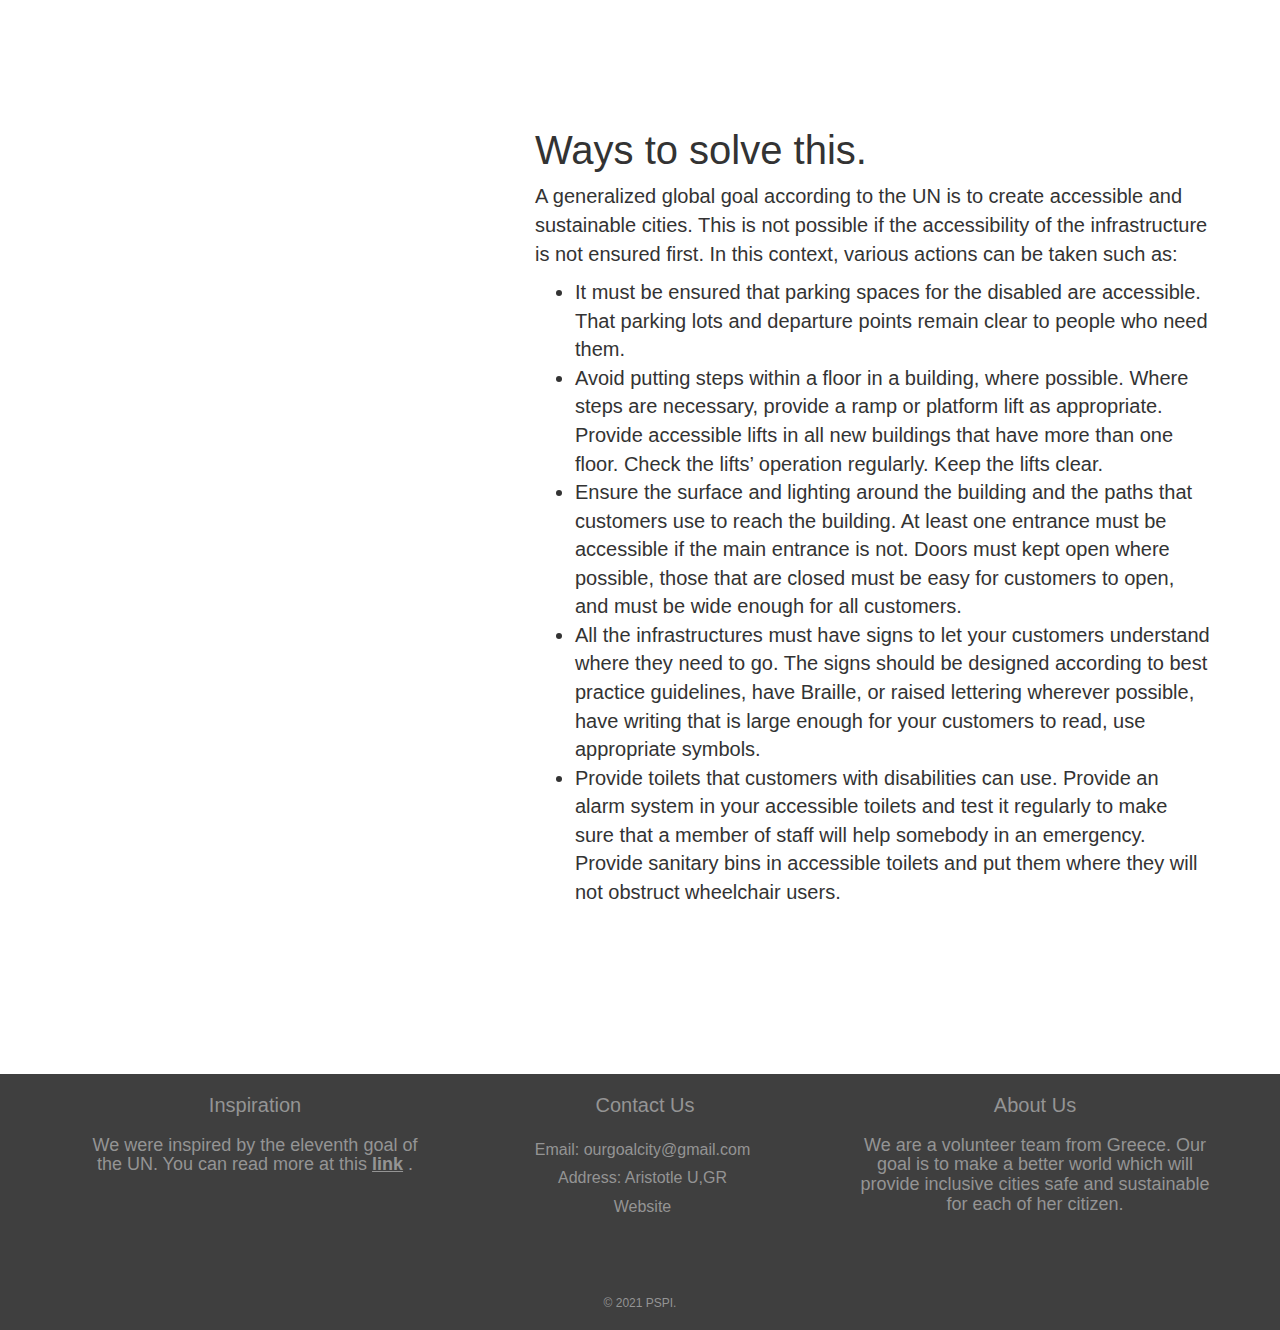
==== commit 3630a5d0: "dropdown, contact, responsivness, signup, login, headers FINISH" ====
--- a/accessibility.html
+++ b/accessibility.html
@@ -2,23 +2,23 @@
 <html>
 
 <head>
+  <!--Title and favicon-->
+  <title>Accessibility | Goal City</title>
+  <link rel="icon" type="image/png" sizes="32x32" href="media/withoutString.png">
+  <!-- Required meta tags -->
   <meta charset="UTF-8">
-  <!--Right openning from other devices-->
   <meta name="viewport" content="width=device-width, initial-scale=1.0">
-  <title>Accessibility | Goal City</title>
+  <!--CSS/Javascript/Jquery files-->
   <link rel="stylesheet" href="https://maxcdn.bootstrapcdn.com/bootstrap/3.4.1/css/bootstrap.min.css">
   <link rel="stylesheet" href="main.css">
   <link rel="stylesheet" href="accessibility.css">
   <script src="https://ajax.googleapis.com/ajax/libs/jquery/3.5.1/jquery.min.js"></script>
   <script src="https://maxcdn.bootstrapcdn.com/bootstrap/3.4.1/js/bootstrap.min.js"></script>
-  <!--Favicon-->
-  <link rel="icon" type="image/png" sizes="32x32" href="media/withoutString.png">
   <!--Social Media Icons-->
   <script src="https://kit.fontawesome.com/9832cc157c.js" crossorigin="anonymous"></script>
 </head>
 
 <body>
-
   <nav class="navbar navbar-inverse">
     <div class="container-fluid cfirst">
       <div class="navbar-header">
@@ -35,46 +35,8 @@
           <li><a href="transportation.html">Transportation</a></li>
           <li class="active"><a href="accessibility.html">Accessibility</a></li>
           <li><a href="heritage.html">Heritage</a></li>
-          <script>
-            $(document).ready(function(){
-              // Add smooth scrolling to all links
-              $("a").on('click', function(event) {
-            
-                // Make sure this.hash has a value before overriding default behavior
-                if (this.hash !== "") {
-                  // Prevent default anchor click behavior
-                  event.preventDefault();
-            
-                  // Store hash
-                  var hash = this.hash;
-            
-                  // Using jQuery's animate() method to add smooth page scroll
-                  // The optional number (800) specifies the number of milliseconds it takes to scroll to the specified area
-                  $('html, body').animate({
-                    scrollTop: $(hash).offset().top
-                  }, 800, function(){
-               
-                    // Add hash (#) to URL when done scrolling (default click behavior)
-                    window.location.hash = hash;
-                  });
-                } // End if
-              });
-            });
-            </script>
-          <li class="dropdown">
-            <a href="environment.html">Environment</a>
-            <div class="dropdown-content">
-              <a href="#air_pollution">Air Pollution</a>
-              <a href="#water_pollution">Water Pollution</a>
-            </div>
-          </li>
-          <li class="dropdown">
-            <a href="cooperation.html">Cooperation</a>
-            <div class="dropdown-content">
-              <a href="#rural_urban">Rural and urban </a>
-              <a href="#developed_developing">Developed and developing countries</a>
-            </div>
-          </li>
+          <li><a href="environment.html">Environment</a></li>
+          <li><a href="cooperation.html">Cooperation</a></li>
         </ul>
         <ul class="nav navbar-nav navbar-right">
           <li class="signin">
@@ -118,24 +80,25 @@
         <h2> Accessibility is the key to inclusive cities.</h2>
       </div>
       <div class="image1 col-md-4">
-        <img src="media/de-an-sun-4CK1awW58eY-unsplash.jpg" style="width:400px"></img>
+        <img src="media/de-an-sun-4CK1awW58eY-unsplash.jpg" width="400px"></img>
       </div>
     </div>
   </div>
+
   <div class="container">
     <div class="row no-gutters">
       <div class="slideshow-container col-md-4">
         <!-- Full-width images with number and caption text -->
         <div class="mySlides fade">
-          <img src="media/slideshow1.jpg" style="width:400px">
+          <img src="media/slideshow1.jpg" width="400px">
         </div>
 
         <div class="mySlides fade">
-          <img src="media/slideshow2.jpg" style="width:400px">
+          <img src="media/slideshow2.jpg" width="400px">
         </div>
 
         <div class="mySlides fade">
-          <img src="media/slideshow3.jpg" style="width:400px">
+          <img src="media/slideshow3.jpg" width="400px">
         </div>
       </div>
       <div class="second-text-border col-md-8">
@@ -168,6 +131,7 @@
       </div>
     </div>
   </div>
+
   <script>
     var slideIndex = 0;
     showSlides();
@@ -227,7 +191,6 @@
       </div>
     </div>
   </section>
-
 </body>
 
 </html>--- a/main.css
+++ b/main.css
@@ -9,6 +9,7 @@
 *{
     box-sizing: border-box; /*When we want to calculate in box's size the paddings and margins.*/
 }  
+/*Navigation bar*/
 .navbar-inverse{
     padding-left: 5px;
     display: contents;
@@ -38,7 +39,7 @@
 .navbar-toggle, .glyphicon:hover{
     color: white;
 }
-
+/*Dropdown menu*/
 .dropdown{
     position: relative;
     display: inline;
@@ -51,19 +52,16 @@
     box-shadow: 0px 8px 16px 0px rgba(0,0,0,0.2);
     z-index: 1;
 }
-
 .dropdown-content a {
     color: black;
     padding: 12px 16px;
     text-decoration: none;
     display: block;
 }
-
 .dropdown-content a:hover {background-color: whitesmoke;}
-
 .dropdown:hover .dropdown-content {display: block;}
-
 .dropdown:hover .dropbtn {background-color: gray;}
+/*.nav>li {margin-left: 15px;}*/
 
 #myNavbar .navbar-right .signin a{
     position: absolute;
@@ -101,17 +99,16 @@
     float: left;
     padding: 3px 5px;
 }
-
 em{
     font-weight:bolder;
     color: whitesmoke;
     font-style:normal;
 }
+/*Footer*/
 @import url('https://maxcdn.bootstrapcdn.com/font-awesome/4.7.0/css/font-awesome.min.css');
 section {
     padding: 10px 0;
 }
-
 section .section-title {
     text-align: center;
     color: #3f3f3f;
@@ -144,11 +141,9 @@
     background-color: transparent;
     -webkit-text-decoration-skip: objects;
 }
-
 #footer a:hover {
     color: #bbbaba;
 }
-
 .list-unstyled{
     font-size: 16px;
 }
@@ -189,12 +184,11 @@
 #footer ul.quick-links li:hover a i {
     font-weight: 700;
 }
-
 @media (max-width:767px){
 	#footer h5 {
-    padding-left: 0;
-    border-left: transparent;
-    padding-bottom: 0px;
-    margin-bottom: 10px;
+        padding-left: 0;
+        border-left: transparent;
+        padding-bottom: 0px;
+        margin-bottom: 10px;
+    }
 }
-}
--- a/accessibility.css
+++ b/accessibility.css
@@ -54,24 +54,22 @@
     max-width: 1000px;
     margin-top: 130px;
 }
-  
-  /* Fading animation */
+/* Fading animation */
 .fade {
     -webkit-animation-name: fade;
     -webkit-animation-duration: 5s;
     animation-name: fade;
     animation-duration: 5s;
 }
-  
 @-webkit-keyframes fade {
     from {opacity: .8}
     to {opacity: 1}
 }
-  
 @keyframes fade {
     from {opacity: .8}
     to {opacity: 1}
 }
+/*media queries*/
 @media (min-width:992px) and (max-width:1156px){
     .first-text-border{
         width: 50%;
@@ -79,4 +77,38 @@
     .second-text-border{
         padding-left: 10%;
     }
+}
+@media (min-width:300px) and (max-width:447px){
+    .image-text{
+        width: 250px;
+        text-align: left;
+    }
+    .image-text h1{
+        font-size: 40px;
+    }
+    .image-text h2{
+        font-size: 15px;
+    }
+    .image-border img{
+        height: 250px ;
+    }
+    .mySlides img,.image1 img{
+        width: 300px;
+    }
+}
+/*new*/
+@media (min-width:1350px){
+    .image-text{
+        width: 430px;
+    }
+}
+@media (max-width:1350px){
+    .image-text{
+        margin-top: 50px;
+    }
+}
+@media (min-width:746px) and (max-width:1330px){
+    .image-text , .image-border{
+       margin-left: 100px;
+    }
 }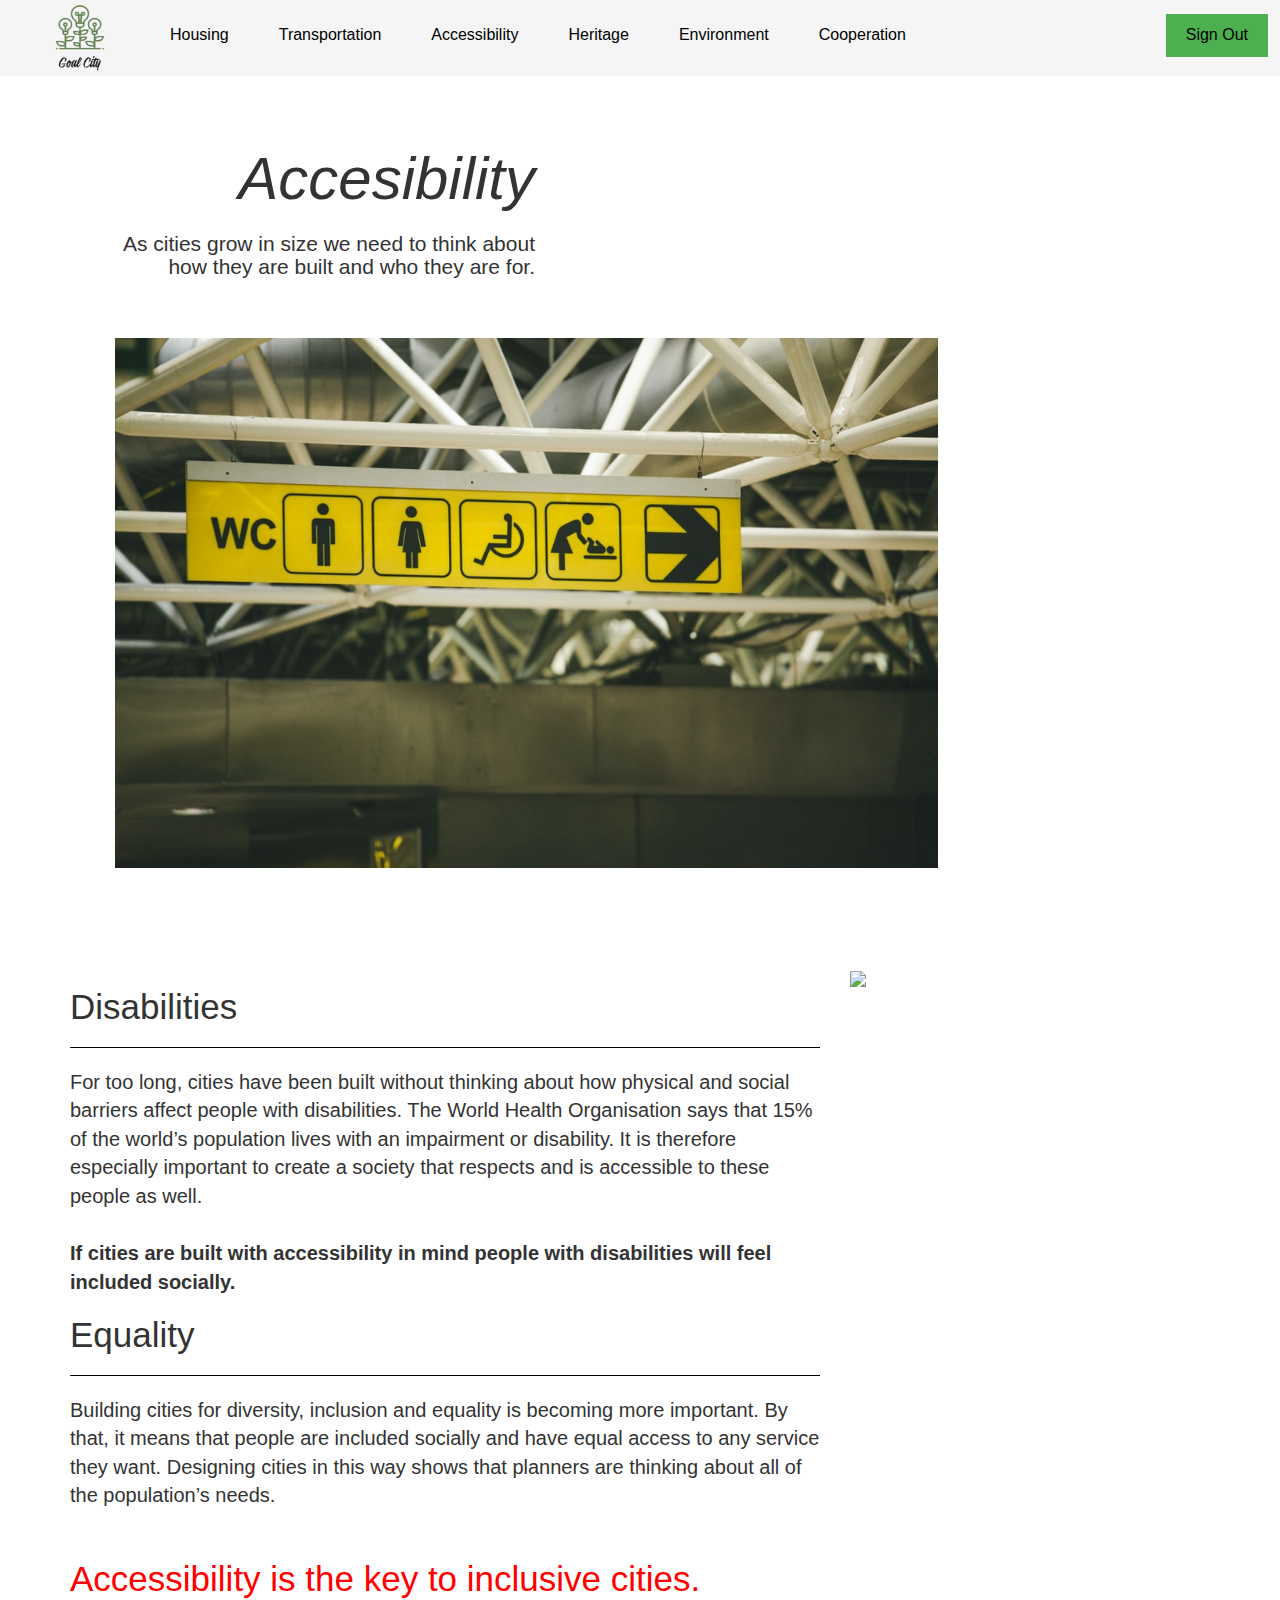
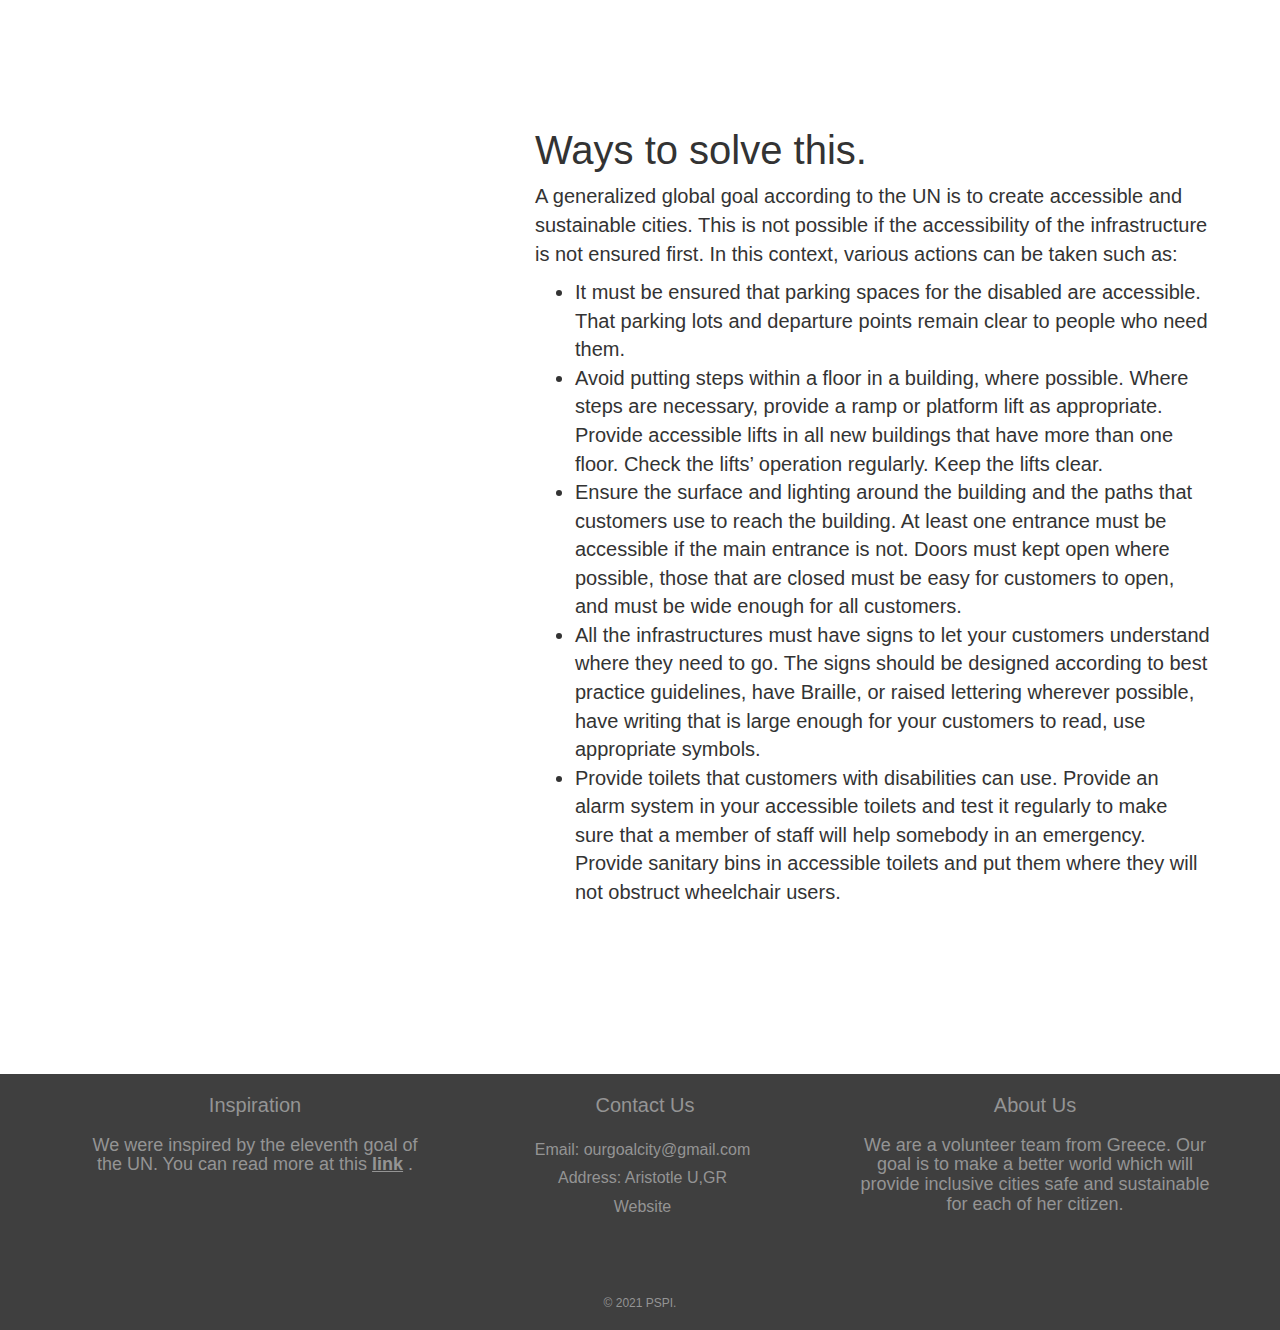
==== commit b5909b64: "javascript" ====
--- a/accessibility.html
+++ b/accessibility.html
@@ -18,7 +18,7 @@
   <script src="https://kit.fontawesome.com/9832cc157c.js" crossorigin="anonymous"></script>
 </head>
 
-<body>
+<body onload="myMove()">
   <nav class="navbar navbar-inverse">
     <div class="container-fluid cfirst">
       <div class="navbar-header">
@@ -40,9 +40,16 @@
         </ul>
         <ul class="nav navbar-nav navbar-right">
           <li class="signin">
-            <h2><a href="index.html">Sign Out</a></h2>
+            <button class="button" onclick="opennew()">Sign Out</button>
           </li>
         </ul>
+
+        <script>
+          function opennew(){
+            window.open("index.html", "_self");
+          }
+        </script>
+
       </div>
     </div>
   </nav>
@@ -50,14 +57,35 @@
   <div class="container-fluid">
     <div class="row no-gutters">
       <div class="image-text col-sm-3 col-lg-4">
-        <h1>Accesibility</h1>
-        <h2>As cities grow in size we need to think about how they are built and who they are for.</h2>
+        <div id="move">
+          <h1>Accesibility</h1>
+          <h2>As cities grow in size we need to think about how they are built and who they are for.</h2>
+        </div>
       </div>
       <div class="image-border col-sm-9 col-lg-8">
         <img src="media/photo-1417551471850-924c48abad50.jpg"></img>
       </div>
     </div>
   </div>
+
+  <script>
+    var id = null;
+    function myMove() {
+        var elem = document.getElementById("move");
+        var pos = 0;
+
+        clearInterval(id);
+        id = setInterval(frame, 15);
+        function frame() {
+            if (pos == 200) {
+            clearInterval(id);
+            } else {
+            pos++;
+            elem.style.top = pos + 'px';
+            }
+        }
+    }
+  </script>
 
   <div class="container">
     <div class="row">
--- a/main.css
+++ b/main.css
@@ -61,27 +61,28 @@
 .dropdown-content a:hover {background-color: whitesmoke;}
 .dropdown:hover .dropdown-content {display: block;}
 .dropdown:hover .dropbtn {background-color: gray;}
-/*.nav>li {margin-left: 15px;}*/
-
-#myNavbar .navbar-right .signin a{
+/*Button style*/
+#myNavbar .navbar-right .signin {
     position: absolute;
-    top: 20px;
-    right: 20px;
-    font-size: 14px;
-    height:200px;
+    top: 10px;
+    right: 10px;
 }
-#myNavbar .navbar-right .signin a:hover{
-    color:white;
+#myNavbar .navbar-right .signin .button {
+    background-color: #4CAF50;
+    border: none;
+    color: black;
+    padding: 10px 20px;
+    text-align: center;
+    text-decoration: none;
+    display: inline-block;
+    font-size: 16px;
+    margin: 4px 2px;
+    cursor: pointer;
 }
-#myNavbar .navbar-right .signin a:link, a:visited {
-    display:block;
-    background-color: #16ac1b;
-    width: 90px;
-    text-align:center;
-    padding:6px;
-    height: 30px;
-    text-decoration:none;
-} 
+#myNavbar .navbar-right .signin .button:hover{
+    color: white;
+}
+/*other links style*/
 #myNavbar a{
     color: black;
     padding: 25px;
@@ -191,4 +192,8 @@
         padding-bottom: 0px;
         margin-bottom: 10px;
     }
+    /*button sign out*/
+    #myNavbar .navbar-right .signin{
+        top:100px;
+    }
 }
--- a/accessibility.css
+++ b/accessibility.css
@@ -15,6 +15,16 @@
 /*Category image*/
 .image-border{ 
     padding-top: 50px;
+}
+/*when screen>1350px move text*/
+@media (min-width:1350px){
+    #move{
+        position: absolute;
+    }
+    .image-text{
+        position: relative;
+        margin-top: 100px;
+    }
 }
 .image-border img{
     height:530px;
@@ -96,7 +106,6 @@
         width: 300px;
     }
 }
-/*new*/
 @media (min-width:1350px){
     .image-text{
         width: 430px;
@@ -111,4 +120,9 @@
     .image-text , .image-border{
        margin-left: 100px;
     }
+}
+@media (min-width:1800px){
+    .container{
+        width: 1400px;
+    }
 }